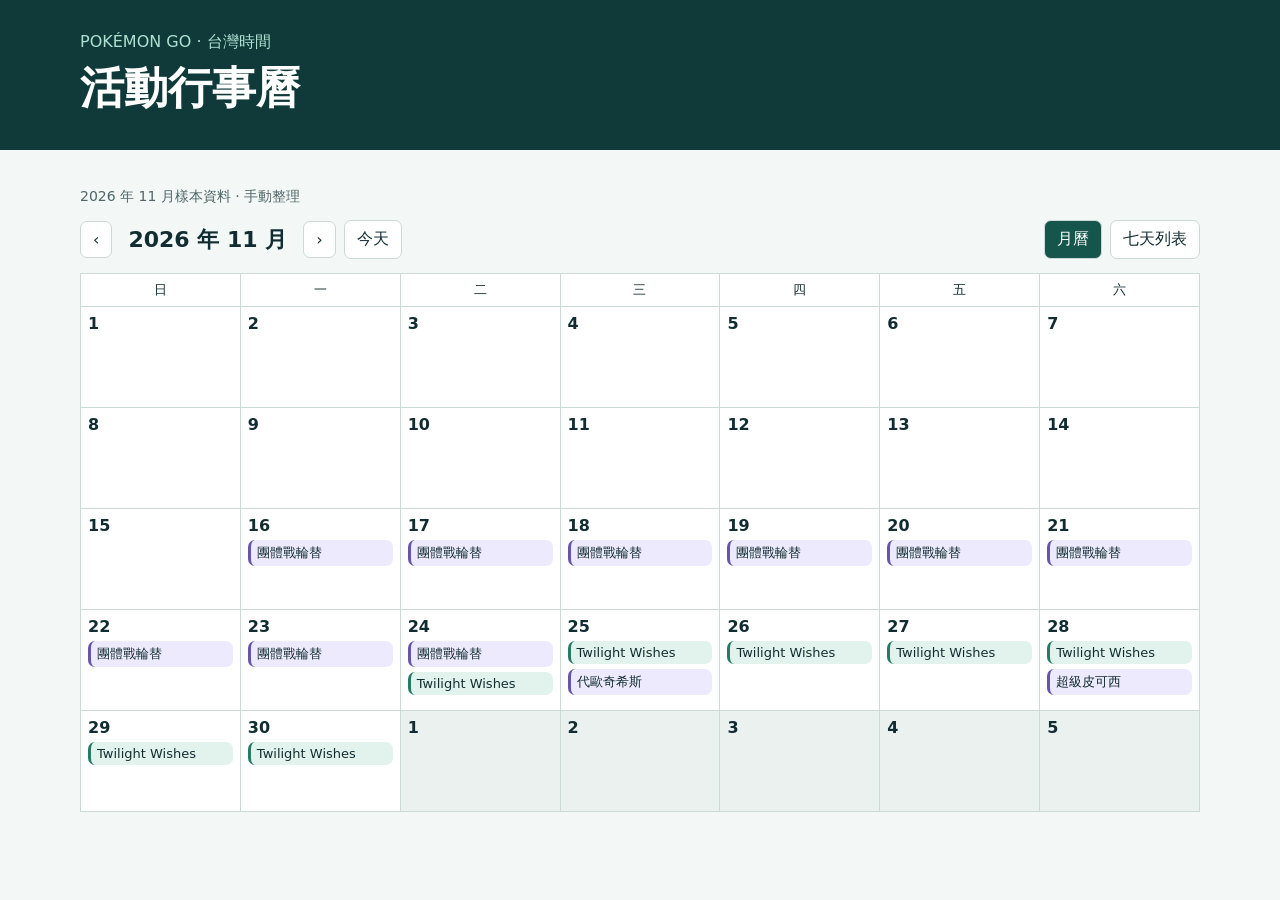
==== index.html @ f10e4273 "Publish Pokémon GO Taiwan event calendar" ====
<!doctype html>
<html lang="zh-Hant">
<meta charset="utf-8">
<meta name="viewport" content="width=device-width, initial-scale=1">
<title>Pokémon GO 活動行事曆</title>
<style>
:root{color-scheme:light;--ink:#122d32;--muted:#4f676a;--line:#cbd9d7;--paper:#f3f7f5}*{box-sizing:border-box}body{margin:0;background:var(--paper);color:var(--ink);font:16px system-ui,sans-serif}header{background:#103a3a;color:#fff;padding:32px max(20px,calc((100% - 1120px)/2));}header p{margin:0;color:#aee1d0}h1{font-size:clamp(27px,5vw,44px);margin:6px 0 0}main{max-width:1160px;margin:auto;padding:24px 20px}.toolbar,.nav{display:flex;align-items:center;gap:8px;flex-wrap:wrap}.toolbar{justify-content:space-between;margin-bottom:14px}button{font:inherit;color:inherit;cursor:pointer;border:1px solid var(--line);border-radius:7px;background:white;padding:8px 12px}button[aria-pressed=true]{background:#15554b;color:white}h2{margin:0 8px;font-size:22px}.grid{display:grid;grid-template-columns:repeat(7,minmax(0,1fr));gap:1px;background:var(--line);border:1px solid var(--line)}.weekday,.day{background:white;padding:7px;min-width:0}.weekday{text-align:center;font-size:13px}.day{min-height:100px}.outside{background:#eaf1ef}.current strong{color:#056656;text-decoration:underline}.event{display:block;text-align:left;width:100%;margin:5px 0;padding:4px 6px;background:#e1f3ec;border:0;border-left:3px solid #267a66;font-size:13px;overflow-wrap:anywhere}.raid{background:#eeeafd;border-color:#6654ab}.agenda{list-style:none;padding:0;margin:0}.agenda li{border-top:1px solid var(--line);padding:12px 0}.agenda .event{font-size:16px;padding:10px}.muted{color:var(--muted);font-size:14px}dialog{width:min(640px,calc(100% - 24px));max-height:90dvh;border:0;border-radius:12px;padding:22px;color:inherit}dialog::backdrop{background:#092c32a9}dialog form{text-align:right}dialog h2{margin:4px 0}table{width:100%;border-collapse:collapse;font-size:14px}td,th{padding:8px 4px;text-align:left;border-bottom:1px solid var(--line)}a{color:#096755}@media(max-width:560px){main{padding:16px 10px}.day{padding:3px;min-height:63px}.event{font-size:11px;padding:3px 1px}.toolbar{align-items:flex-start}header{padding:20px}}
</style>
<header><p>POKÉMON GO · 台灣時間</p><h1>活動行事曆</h1></header>
<main>
<p class="muted">2026 年 11 月樣本資料 · 手動整理</p>
<div class="toolbar"><div class="nav"><button id="prev" aria-label="上一期">‹</button><h2 id="period" aria-live="polite"></h2><button id="next" aria-label="下一期">›</button><button id="today">今天</button></div><div class="nav"><button id="month">月曆</button><button id="week">七天列表</button></div></div>
<div id="calendar"></div>
</main>
<dialog id="detail"><form method="dialog"><button>關閉</button></form><div id="body"></div></dialog>
<script>
const events = [
 {title:'五星與超級團體戰輪替',short:'團體戰輪替',raid:true,start:'2026-11-16',end:'2026-11-24',time:'11/16～11/24（截止時間待確認）',summary:'五星為克雷色利亞、達克萊伊，超級團體戰為超級詛咒娃娃。',community:'GO Hub 列 11/24 10:00 結束，Leek Duck 列 22:00。',links:[['GO Hub','https://pokemongohub.net/post/guide/current-go-raids/'],['Leek Duck','https://leekduck.com/events/'],['捕獲 CP 交叉查詢','https://www.hundo-hunter.com/raids'],['詛咒娃娃 CP','https://pokemongohub.net/post/guide/mega-banette-raid-guide/']],cp:[['克雷色利亞','1555–1633','1944–2041','強風'],['達克萊伊','2048–2136','2560–2671','霧'],['詛咒娃娃','1244–1313','1555–1642','霧']]},
 {title:'Twilight Wishes',short:'Twilight Wishes',start:'2026-11-24',end:'2026-11-30',time:'11/24 10:00 ～ 11/30 20:00',summary:'異色海星星與小灰怪出現機率提高。活動 GO Pass 第 10 級解鎖 2 倍捕捉星塵，豪華版為 3 倍。',community:'GO Hub 整理了服裝團體戰陣容，包含日之圍巾太陽伊布與月之圍巾月亮伊布。',links:[['官方公告','https://pokemongo.com/news/twilight-wishes-2026'],['GO Hub 攻略','https://pokemongohub.net/post/event/twilight-wishes-2026/']],raidPending:true},
 {title:'代歐奇希斯團體戰時刻',short:'代歐奇希斯',raid:true,start:'2026-11-25',end:'2026-11-25',time:'11/25 18:00–19:00',summary:'普通、攻擊、防禦與速度四種形態登場。',links:[['Leek Duck','https://leekduck.com/events/']],raidPending:true},
 {title:'皮可西超級團體戰日',short:'超級皮可西',raid:true,start:'2026-11-28',end:'2026-11-28',time:'11/28 14:00–17:00',summary:'超級皮可西首次登場。道館最多提供 6 張免費入場券，捕獲的皮可西已解鎖超級等級 1。',links:[['官方公告','https://pokemongo.com/en/news/clefable-super-mega-raid-day-2026']],raidPending:true}
];
const $ = id => document.getElementById(id);
const dateKey = date => date.toISOString().slice(0,10);
const parse = key => new Date(key+'T00:00:00Z');
const add = (date,days) => new Date(date.getTime()+days*86400000);
const taipeiToday = new Intl.DateTimeFormat('sv-SE',{timeZone:'Asia/Taipei'}).format(new Date());
let anchor = parse(taipeiToday.startsWith('2026-11') ? taipeiToday : '2026-11-22');
let mode = matchMedia('(max-width: 650px)').matches ? 'week' : 'month';
const label = date => dateKey(date).slice(5).replace('-','/');
function eventButtons(date, short) {
 const key = dateKey(date);
 return events.map((event,index) => event.start <= key && key <= event.end ?
 '<button class="event '+(event.raid?'raid':'')+'" data-event="'+index+'" aria-label="'+event.title+'">'+(short?event.short:event.title+' · '+event.time)+'</button>' : '').join('');
}
function render(){
 for(const view of ['month','week']) $(view).setAttribute('aria-pressed',String(mode===view));
 const year=anchor.getUTCFullYear(), month=anchor.getUTCMonth();
 if(mode==='week'){
  $('period').textContent=label(anchor)+'～'+label(add(anchor,6));
  $('calendar').innerHTML='<ul class="agenda">'+Array.from({length:7},(_,i)=>{
   const date=add(anchor,i);
   return '<li><strong>'+label(date)+'（'+'日一二三四五六'[date.getUTCDay()]+'）</strong>'+(eventButtons(date,false)||' <span class="muted">無樣本活動</span>')+'</li>';
  }).join('')+'</ul>';
  return;
 }
 $('period').textContent=year+' 年 '+(month+1)+' 月';
 const first=new Date(Date.UTC(year,month,1));
 const start=add(first,-first.getUTCDay());
 const days=new Date(Date.UTC(year,month+1,0)).getUTCDate();
 const count=Math.ceil((first.getUTCDay()+days)/7)*7;
 $('calendar').innerHTML='<div class="grid">'+[...'日一二三四五六'].map(day=>'<div class="weekday">'+day+'</div>').join('')+Array.from({length:count},(_,i)=>{
  const date=add(start,i);
  return '<div class="day '+(date.getUTCMonth()!==month?'outside ':'')+(dateKey(date)===taipeiToday?'current':'')+'"><strong>'+date.getUTCDate()+'</strong>'+eventButtons(date,true)+'</div>';
 }).join('')+'</div>';
}
function shift(direction){
 anchor=mode==='week'?add(anchor,7*direction):new Date(Date.UTC(anchor.getUTCFullYear(),anchor.getUTCMonth()+direction,1));
 render();
}
$('prev').onclick=()=>shift(-1);
$('next').onclick=()=>shift(1);
$('today').onclick=()=>{anchor=parse(taipeiToday);render();};
for(const view of ['month','week']) $(view).onclick=()=>{mode=view;render();};
$('calendar').onclick=event=>{
 const button=event.target.closest('[data-event]');
 if(!button)return;
 const item=events[Number(button.dataset.event)];
 $('body').innerHTML='<h2 id="event-title">'+item.title+'</h2><p>'+item.time+' · 台灣時間</p><p>'+item.summary+'</p>'+
 (item.community?'<h3>玩家整理</h3><p>'+item.community+'</p>':'')+
 (item.cp?'<h3>捕獲 CP</h3><table><thead><tr><th>捕獲寶可夢</th><th>Lv.20</th><th>Lv.25</th><th>加成天氣</th></tr></thead><tbody>'+item.cp.map(row=>'<tr>'+row.map(cell=>'<td>'+cell+'</td>').join('')+'</tr>').join('')+'</tbody></table>':item.raidPending?'<p class="muted">捕獲 CP 尚未收錄。</p>':'')+
 '<h3>來源</h3><ul>'+item.links.map(([name,url])=>'<li><a href="'+url+'" target="_blank" rel="noopener">'+name+'</a></li>').join('')+'</ul>';
 $('detail').showModal();
};
$('detail').setAttribute('aria-labelledby','event-title');
render();
</script>
</html>
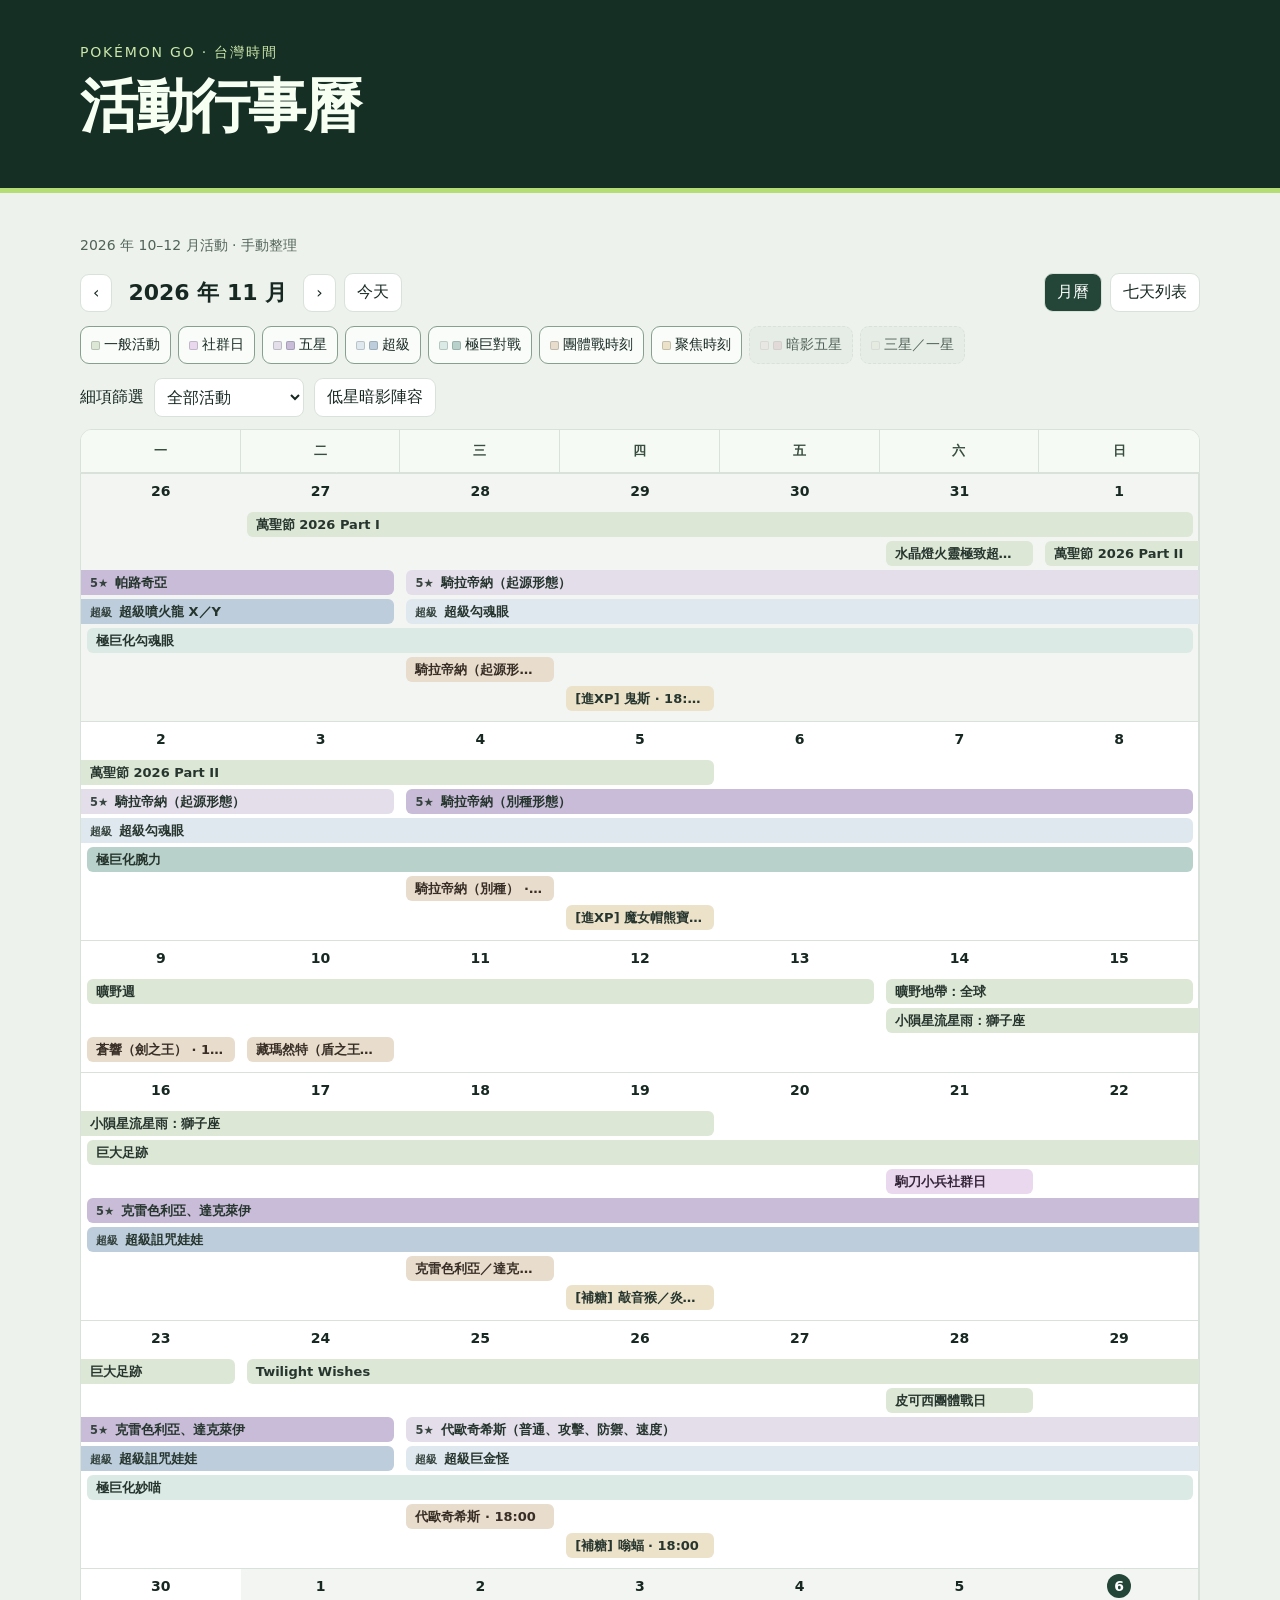
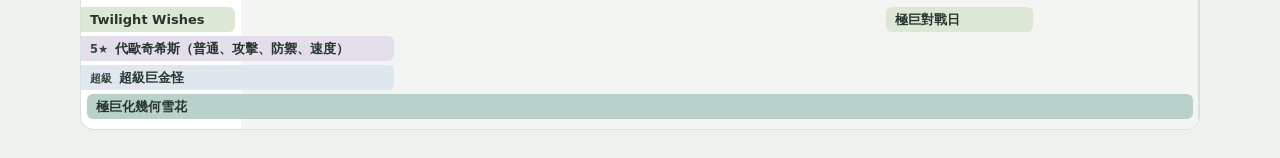
==== commit 8b6b34a9: "Publish v17 of the Taiwan event calendar" ====
--- a/index.html
+++ b/index.html
@@ -5,54 +5,466 @@
 <title>Pokémon GO 活動行事曆</title>
 <style>
 :root{color-scheme:light;--ink:#122d32;--muted:#4f676a;--line:#cbd9d7;--paper:#f3f7f5}*{box-sizing:border-box}body{margin:0;background:var(--paper);color:var(--ink);font:16px system-ui,sans-serif}header{background:#103a3a;color:#fff;padding:32px max(20px,calc((100% - 1120px)/2));}header p{margin:0;color:#aee1d0}h1{font-size:clamp(27px,5vw,44px);margin:6px 0 0}main{max-width:1160px;margin:auto;padding:24px 20px}.toolbar,.nav{display:flex;align-items:center;gap:8px;flex-wrap:wrap}.toolbar{justify-content:space-between;margin-bottom:14px}button{font:inherit;color:inherit;cursor:pointer;border:1px solid var(--line);border-radius:7px;background:white;padding:8px 12px}button[aria-pressed=true]{background:#15554b;color:white}h2{margin:0 8px;font-size:22px}.grid{display:grid;grid-template-columns:repeat(7,minmax(0,1fr));gap:1px;background:var(--line);border:1px solid var(--line)}.weekday,.day{background:white;padding:7px;min-width:0}.weekday{text-align:center;font-size:13px}.day{min-height:100px}.outside{background:#eaf1ef}.current strong{color:#056656;text-decoration:underline}.event{display:block;text-align:left;width:100%;margin:5px 0;padding:4px 6px;background:#e1f3ec;border:0;border-left:3px solid #267a66;font-size:13px;overflow-wrap:anywhere}.raid{background:#eeeafd;border-color:#6654ab}.agenda{list-style:none;padding:0;margin:0}.agenda li{border-top:1px solid var(--line);padding:12px 0}.agenda .event{font-size:16px;padding:10px}.muted{color:var(--muted);font-size:14px}dialog{width:min(640px,calc(100% - 24px));max-height:90dvh;border:0;border-radius:12px;padding:22px;color:inherit}dialog::backdrop{background:#092c32a9}dialog form{text-align:right}dialog h2{margin:4px 0}table{width:100%;border-collapse:collapse;font-size:14px}td,th{padding:8px 4px;text-align:left;border-bottom:1px solid var(--line)}a{color:#096755}@media(max-width:560px){main{padding:16px 10px}.day{padding:3px;min-height:63px}.event{font-size:11px;padding:3px 1px}.toolbar{align-items:flex-start}header{padding:20px}}
-</style>
+
+:root{--ink:#172823;--muted:#50635a;--line:#d8e2da;--paper:#edf2ec}
+header{background:#162f25;color:#f7fff2;padding-top:44px;padding-bottom:42px;border-bottom:5px solid #b5dd76}
+header p{font-size:14px;letter-spacing:.13em;color:#cce8ab}
+h1{font-size:clamp(34px,6vw,58px);letter-spacing:-.035em}
+main{padding-top:28px}
+.toolbar{margin:18px 0 14px;gap:16px}
+button{border-radius:9px;min-height:38px}
+button[aria-pressed=true]{background:#244639}
+button:focus-visible,a:focus-visible{outline:3px solid #327058;outline-offset:2px}
+.grid{border-radius:14px;overflow:hidden}
+.weekday{background:#f6faf5;color:#374d3e;font-weight:650;padding:12px 4px}
+.day{min-height:106px;padding:9px}
+.day strong{display:inline-grid;place-items:center;min-width:26px;height:26px}
+.outside{background:#f2f5f1;color:#586a60}
+.current strong{color:white;background:#244639;border-radius:50%;text-decoration:none}
+.event{min-height:32px;border-radius:6px;background:#e6f1d9;border-color:#54812e;color:#223a19;padding:5px 7px}
+.event.raid{background:#eee9fa;border-color:#7960ac;color:#372656}
+.event:hover{filter:brightness(.95)}
+.legend{display:flex;gap:15px;flex-wrap:wrap;margin:0 0 14px;color:var(--muted);font-size:14px}
+.legend span::before{content:'';display:inline-block;width:9px;height:9px;margin-right:6px;border-radius:2px;background:#54812e}
+.legend span+span::before{background:#7960ac}
+.agenda{background:#fff;border:1px solid var(--line);border-radius:14px;padding:4px 16px}
+.agenda li:first-child{border-top:0}
+dialog{padding:24px;box-shadow:0 18px 60px #0e2a2055}
+@media(max-width:560px){header{padding:28px 16px}main{padding:16px 10px}.day{padding:3px;min-height:67px}.event{padding:3px 2px}.toolbar{gap:10px}.nav{gap:5px}.nav h2{font-size:18px;margin:0 4px}}
+
+.grid{display:block;background:white}.week-head,.week-row{display:grid;grid-template-columns:repeat(7,minmax(0,1fr))}
+.week-row{position:relative;isolation:isolate;min-height:105px;gap:4px 0;padding-bottom:8px;border-top:1px solid var(--line)}
+.day-bg{position:absolute;inset:0;border-right:1px solid var(--line);z-index:-1}
+.date-num{grid-row:1;padding:6px}.span{margin:0 2px;width:auto;min-width:0;white-space:nowrap;overflow:hidden;text-overflow:ellipsis}
+.span.left{border-radius:0 6px 6px 0}.span.right{border-top-right-radius:0;border-bottom-right-radius:0}
+.event.a,.legend .a::before{background:#e4dbfa;border-color:#7552b1;color:#352157}
+.event.b,.legend .b::before{background:#ccece9;border-color:#218077;color:#113f3a}
+.tools{display:flex;gap:10px;align-items:center;flex-wrap:wrap;margin-bottom:14px}
+.tools select{font:inherit;color:inherit;background:white;padding:8px;border:1px solid var(--line);border-radius:8px}
+.raid-list dt{font-weight:700;margin-top:10px}.raid-list dd{margin:3px 0}
+
+.calendar-scroll{overflow-x:auto;padding-bottom:4px}
+.calendar-scroll .grid{min-width:690px}
+.week-head{background:#f5f8f4}
+.weekday{border-right:1px solid var(--line)}
+.weekday:last-child,.day-bg:last-of-type{border-right:0}
+.week-row{min-height:128px;grid-template-rows:34px;grid-auto-rows:25px;row-gap:4px;align-content:start;padding-bottom:10px}
+.date-num{text-align:center;padding:5px 0;font-size:14px}
+.date-num strong{display:inline-grid;place-items:center;min-width:24px;height:24px}
+.span.event{min-height:0;margin:0 6px;border:0;border-radius:6px;padding:2px 9px;font-size:13px;font-weight:650}
+.span.event.left{margin-left:0;border-top-left-radius:0;border-bottom-left-radius:0}
+.span.event.right{margin-right:0;border-top-right-radius:0;border-bottom-right-radius:0}
+.event.a{background:#6543a3;color:#fff}.event.b{background:#16665e;color:#fff}
+.legend .a::before{background:#6543a3}.legend .b::before{background:#16665e}
+.tier{font-size:.88em;opacity:.9;margin-right:7px}
+.span.event:focus-visible{outline-offset:-2px;outline-color:#0e1f19}
+
+.legend span::before{background:var(--swatch,#54812e)}
+.legend .five-a::before,.event.five-a{background:#6543a3;color:#fff}
+.legend .five-b::before,.event.five-b{background:#174b86;color:#fff}
+.legend .shadow-a::before,.event.shadow-a{background:#94335b;color:#fff}
+.legend .shadow-b::before,.event.shadow-b{background:#9b451c;color:#fff}
+.legend .low::before,.event.low{background:#dcebe3;color:#204736}
+.legend .mega::before,.event.mega{background:#dce7f1;color:#263e53}
+.legend span::before{box-shadow:inset 0 0 0 1px #14282430}
+
+.legend .mega-a::before,.event.mega-a{background:#385a71;color:white}
+.legend .mega-b::before,.event.mega-b{background:#5a4925;color:white}
+.legend .max-a::before,.event.max-a{background:#126870;color:white}
+.legend .max-b::before,.event.max-b{background:#33582f;color:white}
+.legend .spotlight::before,.event.spotlight{background:#f3cc62;color:#422e07}
+
+.category-toggles{gap:7px}
+.category-toggles button{display:inline-flex;align-items:center;gap:4px;color:var(--ink);background:#fff;padding:5px 10px}
+.category-toggles button[aria-pressed=true]{border-color:#869f8e;background:#f9fcf8}
+.category-toggles button[aria-pressed=false]{border-color:var(--line);background:#e6ece6;color:var(--muted)}
+.category-toggles button[aria-pressed=false] span{opacity:.38}
+.category-toggles span::before{display:block;margin:0;width:9px;height:9px}
+.category-toggles .general::before{background:#54812e}
+.legend .general::before,.event.general{background:#dce7d5;color:#26352e}
+.legend .five-a::before,.event.five-a{background:#e4deeb;color:#26352e}
+.legend .five-b::before,.event.five-b{background:#c8bcd8;color:#26352e}
+.legend .mega-a::before,.event.mega-a{background:#e0e8ef;color:#26352e}
+.legend .mega-b::before,.event.mega-b{background:#bdcddb;color:#26352e}
+.legend .max-a::before,.event.max-a{background:#dceae6;color:#26352e}
+.legend .max-b::before,.event.max-b{background:#b8d2cb;color:#26352e}
+.legend .spotlight::before,.event.spotlight{background:#ece2c9;color:#26352e}
+.legend .shadow-a::before,.event.shadow-a{background:#eedfe2;color:#26352e}
+.legend .shadow-b::before,.event.shadow-b{background:#d9bec5;color:#26352e}
+.legend .low::before,.event.low{background:#e7eadc;color:#26352e}
+.event:not(.raid){border-color:#879982}.category-toggles button[aria-pressed=false]{border-style:dashed}
+.legend .raid-hour::before,.event.raid-hour{background:#e8dccc;color:#382e25}
+.calendar-controls{position:sticky;top:0;z-index:10;display:flow-root;background:var(--paper);padding:8px 0 12px;border-bottom:1px solid var(--line)}
+.calendar-controls>.muted{margin:8px 0}
+.calendar-controls .tools{margin-bottom:0}
+.calendar-scroll{margin-top:8px}
+@media(max-height:520px){.calendar-controls{max-height:60dvh;overflow-y:auto}}
+
+.calendar-controls{padding-bottom:0;max-height:none;overflow:visible;border-bottom:0}
+.controls-content{padding-bottom:12px}
+.controls-content>.muted{margin:8px 0}
+.weekday-header{overflow:hidden;border:1px solid var(--line);border-radius:12px 12px 0 0}
+.weekday-header .week-head{min-width:688px}
+.calendar-scroll{margin-top:0}
+.calendar-scroll .grid{border-top:0;border-radius:0 0 14px 14px}
+@media(max-height:520px){.controls-content{max-height:50dvh;overflow-y:auto}}
+.cp-scroll{overflow-x:auto}.cp-scroll td{white-space:nowrap}.cp-scroll tbody th{font-weight:500}.event-highlights{padding:10px 14px;background:#f3f7f2;border:1px solid var(--line);border-radius:8px}.event-highlights h3{margin:0 0 8px}.event-highlights dl{margin:0}.event-highlights dt{font-weight:700;margin-top:6px}.event-highlights dd{margin:2px 0 4px}.event.community-day,.legend .community-day::before{background:#ead8ef;color:#352539}.event-highlights+.event-highlights{margin-top:8px}.event-highlights ul{margin:0;padding-left:1.3em}</style>
+
 <header><p>POKÉMON GO · 台灣時間</p><h1>活動行事曆</h1></header>
 <main>
-<p class="muted">2026 年 11 月樣本資料 · 手動整理</p>
+<section class="calendar-controls" aria-label="行事曆控制項"><div class="controls-content">
+<p class="muted">2026 年 10–12 月活動 · 手動整理</p>
 <div class="toolbar"><div class="nav"><button id="prev" aria-label="上一期">‹</button><h2 id="period" aria-live="polite"></h2><button id="next" aria-label="下一期">›</button><button id="today">今天</button></div><div class="nav"><button id="month">月曆</button><button id="week">七天列表</button></div></div>
-<div id="calendar"></div>
+<div id="category-toggles" class="legend category-toggles" role="group" aria-label="顯示或隱藏活動分類"><button type="button" data-group="general" aria-pressed="true" aria-controls="calendar"><span class="general" aria-hidden="true"></span>一般活動</button><button type="button" data-group="communityDay" aria-pressed="true" aria-controls="calendar"><span class="community-day" aria-hidden="true"></span>社群日</button><button type="button" data-group="five" aria-pressed="true" aria-controls="calendar"><span class="five-a" aria-hidden="true"></span><span class="five-b" aria-hidden="true"></span>五星</button><button type="button" data-group="mega" aria-pressed="true" aria-controls="calendar"><span class="mega-a" aria-hidden="true"></span><span class="mega-b" aria-hidden="true"></span>超級</button><button type="button" data-group="max" aria-pressed="true" aria-controls="calendar"><span class="max-a" aria-hidden="true"></span><span class="max-b" aria-hidden="true"></span>極巨對戰</button><button type="button" data-group="raidHour" aria-pressed="true" aria-controls="calendar"><span class="raid-hour" aria-hidden="true"></span>團體戰時刻</button><button type="button" data-group="spotlight" aria-pressed="true" aria-controls="calendar"><span class="spotlight" aria-hidden="true"></span>聚焦時刻</button><button type="button" data-group="s5" aria-pressed="false" aria-controls="calendar"><span class="shadow-a" aria-hidden="true"></span><span class="shadow-b" aria-hidden="true"></span>暗影五星</button><button type="button" data-group="low" aria-pressed="false" aria-controls="calendar"><span class="low" aria-hidden="true"></span>三星／一星</button></div><div class="tools"><label for="filter">細項篩選</label><select id="filter"><option value="">全部活動</option></select><button id="shadow">低星暗影陣容</button></div></div><div id="weekday-header" class="weekday-header"><div class="week-head"><div class="weekday">一</div><div class="weekday">二</div><div class="weekday">三</div><div class="weekday">四</div><div class="weekday">五</div><div class="weekday">六</div><div class="weekday">日</div></div></div></section>
+<div id="calendar" class="calendar-scroll"></div>
 </main>
 <dialog id="detail"><form method="dialog"><button>關閉</button></form><div id="body"></div></dialog>
 <script>
-const events = [
+const previous = [
  {title:'五星與超級團體戰輪替',short:'團體戰輪替',raid:true,start:'2026-11-16',end:'2026-11-24',time:'11/16～11/24（截止時間待確認）',summary:'五星為克雷色利亞、達克萊伊，超級團體戰為超級詛咒娃娃。',community:'GO Hub 列 11/24 10:00 結束，Leek Duck 列 22:00。',links:[['GO Hub','https://pokemongohub.net/post/guide/current-go-raids/'],['Leek Duck','https://leekduck.com/events/'],['捕獲 CP 交叉查詢','https://www.hundo-hunter.com/raids'],['詛咒娃娃 CP','https://pokemongohub.net/post/guide/mega-banette-raid-guide/']],cp:[['克雷色利亞','1555–1633','1944–2041','強風'],['達克萊伊','2048–2136','2560–2671','霧'],['詛咒娃娃','1244–1313','1555–1642','霧']]},
  {title:'Twilight Wishes',short:'Twilight Wishes',start:'2026-11-24',end:'2026-11-30',time:'11/24 10:00 ～ 11/30 20:00',summary:'異色海星星與小灰怪出現機率提高。活動 GO Pass 第 10 級解鎖 2 倍捕捉星塵，豪華版為 3 倍。',community:'GO Hub 整理了服裝團體戰陣容，包含日之圍巾太陽伊布與月之圍巾月亮伊布。',links:[['官方公告','https://pokemongo.com/news/twilight-wishes-2026'],['GO Hub 攻略','https://pokemongohub.net/post/event/twilight-wishes-2026/']],raidPending:true},
  {title:'代歐奇希斯團體戰時刻',short:'代歐奇希斯',raid:true,start:'2026-11-25',end:'2026-11-25',time:'11/25 18:00–19:00',summary:'普通、攻擊、防禦與速度四種形態登場。',links:[['Leek Duck','https://leekduck.com/events/']],raidPending:true},
  {title:'皮可西超級團體戰日',short:'超級皮可西',raid:true,start:'2026-11-28',end:'2026-11-28',time:'11/28 14:00–17:00',summary:'超級皮可西首次登場。道館最多提供 6 張免費入場券，捕獲的皮可西已解鎖超級等級 1。',links:[['官方公告','https://pokemongo.com/en/news/clefable-super-mega-raid-day-2026']],raidPending:true}
 ];
+
+const categories={five:'5 星團體戰',three:'3 星團體戰',one:'1 星團體戰',s5:'5 星暗影團體戰',s3:'3 星暗影團體戰',s1:'1 星暗影團體戰',mega:'超級團體戰'};
+const sources=[['Pokémon GO Hub','https://pokemongohub.net/post/guide/current-go-raids/'],['巴哈姆特 11 月活動首樓','https://forum.gamer.com.tw/C.php?bsn=29659&snA=49328&tnum=2']];
+const raid=(start,end,title,bosses,color,time)=>({start,end,title,short:title,bosses,color,time,raid:true,links:sources});
+const lowShadow={title:'低星暗影團體戰',summary:'已收錄這批頭目，換檔日期待確認。',bosses:{s3:'暗影波皇子、暗影長毛豬、暗影蚊香君',s1:'暗影幼基拉斯、暗影水躍魚、暗影幕下力士、暗影頭蓋龍'},links:sources};
+const rotations=[
+ ['2026-10-28','2026-11-03','騎拉帝納（起源）',{five:'騎拉帝納（起源形態）'}],
+ ['2026-11-04','2026-11-08','騎拉帝納（別種）',{five:'騎拉帝納（別種形態）'}],
+ ['2026-11-09','2026-11-13','蒼響／藏瑪然特',{five:'劍之王蒼響、盾之王藏瑪然特'}],
+ ['2026-11-14','2026-11-14','捷克羅姆／焰白酋雷姆',{five:'捷克羅姆、焰白酋雷姆'}],
+ ['2026-11-15','2026-11-15','萊希拉姆／闇黑酋雷姆',{five:'萊希拉姆、闇黑酋雷姆'}],
+ ['2026-11-16','2026-11-24','克雷色利亞／達克萊伊',{five:'克雷色利亞、達克萊伊',three:'嘎啦嘎啦（阿羅拉）、酷豹、泥偶巨人',one:'喵喵（阿羅拉）、夢妖、哭哭面具（伽勒爾）、沙丘娃',mega:'超級詛咒娃娃'},'11/16 06:00–11/24 10:00（GO Hub）'],
+ ['2026-11-25','2026-12-01','代歐奇希斯／超級巨金怪',{five:'代歐奇希斯（普通、攻擊、防禦、速度）',mega:'超級巨金怪'}]
+].map(([start,end,title,bosses,time],index)=>raid(start,end,title,bosses,index%2?'b':'a',time));
+rotations[5].cp=previous[0].cp;
+rotations[5].community=previous[0].community;
+rotations[5].links=[...sources,...previous[0].links.slice(1)];
+const weekends=[
+ ['2026-10-31','2026-11-01','暗影土地雲（化身）'],
+ ['2026-11-07','2026-11-08','暗影龍捲雲（化身）'],
+ ['2026-11-21','2026-11-22','暗影龍捲雲（化身）'],
+ ['2026-11-28','2026-11-29','暗影龍捲雲（化身）']
+].map(([start,end,title],i)=>raid(start,end,title,{s5:title},i?'b':'a'));
+const eventRaidDates=new Set(['2026-11-09','2026-11-14','2026-11-15']);
+const groupedEvents=[...rotations.filter(item=>!eventRaidDates.has(item.start)),raid('2026-10-28','2026-11-08','超級勾魂眼',{mega:'超級勾魂眼'},'a'),...weekends,
+ previous[1],{...previous[3],kind:'general',title:'皮可西極致超級團體戰日',stripName:'皮可西團體戰日'}];
+
+
+const tierLabels={five:'5★',low:'3★／1★',s5:'暗影 5★',mega:'超級'};
+const megaColor=new Map(groupedEvents.filter(item=>item.color&&item.bosses?.mega)
+ .sort((a,b)=>a.start.localeCompare(b.start)).map((item,index)=>[item,index%2?'mega-b':'mega-a']));
+const events=groupedEvents.flatMap(item=>{
+ if(item.kind==='general'||!item.bosses)return [item];
+ const bands=[];
+ for(const tier of ['five','s5','mega']){
+  const boss=item.bosses[tier];
+  if(!boss)continue;
+  const color=tier==='mega'?(megaColor.get(item)||'mega-a'):tier==='s5'?'shadow-'+item.color:'five-'+(item.color||'a');
+  bands.push({...item,tier,color,stripName:item.color?boss:item.short,
+   bosses:{[tier]:boss},title:item.color?boss:item.title,
+   cp:item.cp?.filter(row=>tier==='mega'?row[0].includes('詛咒娃娃'):!row[0].includes('詛咒娃娃'))});
+ }
+ const bosses=Object.fromEntries(['three','one'].filter(tier=>item.bosses[tier]).map(tier=>[tier,item.bosses[tier]]));
+ if(Object.keys(bosses).length){
+  bands.push({...item,tier:'low',color:'low',stripName:Object.entries(bosses).map(([tier,boss])=>(tier==='three'?'3★ ':'1★ ')+boss).join('　｜　'),title:'三星／一星團體戰',bosses,cp:undefined,community:undefined});
+ }
+ return bands;
+});
+
+const maxMonday='https://pokemongohub.net/post/guide/max-monday-schedule/';
+const spotlightSource='https://pokemongohub.net/post/guide/spotlight-hour-schedule/';
+const officialWild='https://pokemongo.com/zh-Hant/news/into-the-wild-2026';
+const maxSchedule=[
+ ['2026-10-26','2026-11-01','極巨化勾魂眼','10/26 週一主打時段 06:00–21:00。','https://leekduck.com/events/max-mondays-2026-10-26/'],
+ ['2026-11-02','2026-11-08','極巨化腕力','11/2 週一主打時段 06:00–21:00。','https://leekduck.com/events/max-mondays-2026-11-02/'],
+ ['2026-11-09','2026-11-13','曠野週','五星團體戰有劍之王蒼響與盾之王藏瑪然特。極巨對戰有拉魯拉絲、腕力。傳說極巨對戰 18:00–19:00：11/11 雷吉斯奇魯、11/12 雷吉鐸拉戈、11/13 拉帝亞斯與拉帝歐斯。',officialWild,'11/9 10:00–11/13 20:00'],
+ ['2026-11-16','2026-11-23','巨大足跡','已登場的極巨化寶可夢回歸，傳說與幻之寶可夢除外。11/23 與妙喵輪替重疊。','https://pokemongo.com/zh-Hant/news/dynamax-trails-eternamax-eternatus-2026','11/16 10:00–11/23 20:00'],
+ ['2026-11-23','2026-11-29','極巨化妙喵','11/23 週一主打時段 06:00–21:00。','https://leekduck.com/events/max-mondays-2026-11-23/'],
+ ['2026-11-30','2026-12-06','極巨化幾何雪花','11/30 週一主打時段 06:00–21:00。','https://leekduck.com/events/max-mondays-2026-11-30/']
+];
+
+const specialMaxDates=new Set(['2026-11-09','2026-11-16']);
+let nextMaxColor=0;
+for(const [start,end,title,summary,url,time] of maxSchedule){
+ const special=specialMaxDates.has(start);
+ events.push({start,end,title,summary,time,kind:special?'general':'max',
+  color:special?'general':['max-a','max-b'][nextMaxColor++%2],
+  links:special?[['官方公告',url]]:[['活動資料',url],['極巨週一時程',maxMonday]]
+ });
+}
+events.push({
+ title:'曠野地帶：全球',start:'2026-11-14',end:'2026-11-15',time:'11/14–11/15 每天 10:00–18:00',
+ summary:'11/14 五星團體戰為捷克羅姆與焰白酋雷姆，11/15 為萊希拉姆與闇黑酋雷姆。',
+ kind:'general',links:[['官方活動頁','https://pokemongo.com/zh-Hant/gowildarea/global']]
+});
+
+events.push(...[
+ ['2026-11-05','魔女帽熊寶寶','進化 XP ×2'],
+ ['2026-11-19','敲音猴／炎兔兒／淚眼蜥','捕捉糖果 ×2'],
+ ['2026-11-26','嗡蝠','捕捉糖果 ×2']
+].map(([start,name,summary])=>({
+ start,end:start,title:'聚焦時刻：'+name,stripName:name+' · 18:00',summary,time:start.slice(5).replace('-','/')+' 18:00–19:00',
+ kind:'spotlight',color:'spotlight',links:[['聚焦時刻時程',spotlightSource]]
+})));
+
+
+const raidHourSource='https://pokemongohub.net/post/guide/raid-hour-schedule/';
+events.push(...[
+ ['2026-11-04','騎拉帝納（別種）'],
+ ['2026-11-09','蒼響（劍之王）','曠野週加開場次。','https://pokemongo.com/zh-Hant/news/into-the-wild-2026'],
+ ['2026-11-10','藏瑪然特（盾之王）','曠野週加開場次。','https://pokemongo.com/zh-Hant/news/into-the-wild-2026'],
+ ['2026-11-18','克雷色利亞／達克萊伊'],
+ ['2026-11-25','代歐奇希斯',previous[2].summary,'https://leekduck.com/events/raidhour20261125/']
+].map(([start,name,summary,url])=>({
+ start,end:start,title:name+'團體戰時刻',stripName:name+' · 18:00',summary,
+ time:start.slice(5).replace('-','/')+' 18:00–19:00',kind:'raidHour',color:'raid-hour',
+ links:[['團體戰時刻時程',raidHourSource],...(url?[['場次詳情',url]]:[])]
+})));
+
 const $ = id => document.getElementById(id);
 const dateKey = date => date.toISOString().slice(0,10);
 const parse = key => new Date(key+'T00:00:00Z');
 const add = (date,days) => new Date(date.getTime()+days*86400000);
 const taipeiToday = new Intl.DateTimeFormat('sv-SE',{timeZone:'Asia/Taipei'}).format(new Date());
 let anchor = parse(taipeiToday.startsWith('2026-11') ? taipeiToday : '2026-11-22');
-let mode = matchMedia('(max-width: 650px)').matches ? 'week' : 'month';
+let mode = 'month';
 const label = date => dateKey(date).slice(5).replace('-','/');
-function eventButtons(date, short) {
- const key = dateKey(date);
- return events.map((event,index) => event.start <= key && key <= event.end ?
- '<button class="event '+(event.raid?'raid':'')+'" data-event="'+index+'" aria-label="'+event.title+'">'+(short?event.short:event.title+' · '+event.time)+'</button>' : '').join('');
-}
+
+const filter=$('filter');
+for(const [key,name] of Object.entries({...categories,general:'一般活動',communityDay:'社群日',max:"極巨對戰",raidHour:'團體戰時刻',spotlight:'聚焦時刻'})) filter.add(new Option(name,key));
+filter.onchange=()=>{render();if(lowShadow.bosses[filter.value])showDetail(lowShadow);};
+
+
+const october='https://pokemongohub.net/post/event/october-2026-events/';
+const november='https://pokemongohub.net/post/event/pokemon-go-november-2026-events/';
+const news='https://pokemongo.com/news/';
+const eventDate=s=>s.slice(5).replace('-','/');
+function addEvent(title,start,end,hours,summary,slug,highlights=[],monthSource=october){
+ const prefix=eventDate(start)+(start===end?'':'–'+eventDate(end));
+ events.push({title,start,end,kind:'general',time:prefix+(hours?' · '+hours:''),summary,highlights,
+ links:slug?[['官方公告',news+slug],['月度排程',monthSource]]:[['月度排程',monthSource]]});
+}
+addEvent('豐收節：採蘋果','2026-09-29','2026-10-05','10:00 起／20:00 結束','主打啃果蟲。','harvest-festival-2026',[['異色首次開放','啃果蟲。']]);
+addEvent('豐收節：火箭隊入侵','2026-10-02','2026-10-05','00:00 起／20:00 結束','火箭隊活動，從坂木手中拯救暗影捷克羅姆。','harvest-festival-tgr-2026',[['寶可夢首次登場','暗影捷克羅姆，透過坂木遭遇。'],['異色首次開放','滋汁鼴，透過孵蛋取得。']]);
+addEvent('超極巨閃焰王牌極巨對戰日','2026-10-03','2026-10-03','14:00–17:00','主打超極巨化閃焰王牌。','gigantamax-cinderace-max-battle-day-2026',[['寶可夢首次登場','超極巨化閃焰王牌，透過極巨對戰。']]);
+addEvent('世界太空週','2026-10-04','2026-10-10','00:00 起／23:59 結束','太空主題活動。','world-space-week-2026',[['特殊造型','太空人皮卡丘。']]);
+addEvent('索羅亞社群日','2026-10-10','2026-10-10','14:00–17:00','當天 21:00 前進化索羅亞，可取得會使用突襲的索羅亞克。','communityday-october-2026-zorua',[['特殊背卡','野生索羅亞有機會帶特殊背卡；付費特殊調查包含三次對應遭遇。']]);
+addEvent('秋季馬拉松：夥伴健行','2026-10-13','2026-10-19','10:00 起／20:00 結束','GO Pass 等級 10 可解鎖薰香持續兩小時，散步薰香除外。','fall-marathon-buddy-trek-2026',[
+ ['寶可夢首次登場','納噬草，透過 GO Pass 任務或一般薰香遭遇。'],
+ ['異色機率提高','落雷獸；10/16 10:00 至 10/19 20:00 使用一般薰香時，洗翠卡蒂狗的異色機率也提高。'],
+ ['特殊造型','戴馬拉松遮陽帽的皮卡丘，透過免費限時調查取得。']]);
+addEvent('黑眼鱷孵化日','2026-10-17','2026-10-17','11:00–17:00','主打黑眼鱷孵化。','sandile-hatch-day-2026',[['異色機率提高','黑眼鱷，透過孵蛋取得。']]);
+addEvent('小隕星流星雨：獵戶座','2026-10-19','2026-10-24','17:00 起／23:59 結束','主打小隕星的流星雨活動。','minior-meteor-showers-2026',[['寶可夢首次登場','小隕星。']]);
+addEvent('湖之眾神極巨對戰日','2026-10-24','2026-10-24','14:00–17:00','主打極巨化由克希、艾姆利多與亞克諾姆。','dynamax-uxie-mesprit-azelf-max-battle-day-2026',[['寶可夢首次登場','極巨化由克希、艾姆利多與亞克諾姆，透過極巨對戰。']]);
+addEvent('萬聖節 2026 Part I','2026-10-27','2026-11-01','10:00 起／10:00 結束','GO Pass 等級 10 解鎖捕捉糖果加倍，等級 20 解鎖捕捉星星沙子加倍；豪華版對應為三倍。','halloween-part-1-2026',[
+ ['特殊造型','帽子與短披肩皮卡丘、蝴蝶結來悲茶可在一星團體戰取得；皮卡丘也可透過免費限時調查取得。'],
+ ['特殊造型','高禮帽超音蝠在野外出現。']]);
+addEvent('水晶燈火靈極致超級團體戰日','2026-10-31','2026-10-31','14:00–17:00','轉動道館轉盤最多可領六張免費團體戰入場券；捕獲後已解鎖超級等級 1。','chandelure-super-mega-raid-day-2026',[
+ ['寶可夢首次登場','超級水晶燈火靈，透過極致超級團體戰登場；實際捕獲水晶燈火靈。'],
+ ['異色機率提高','水晶燈火靈，限活動的極致超級團體戰遭遇。']]);
+addEvent('萬聖節 2026 Part II','2026-11-01','2026-11-05','10:00 起／20:00 結束','超級勾魂眼開放極致超級等級。','halloween-part-2-2026',[
+ ['異色首次開放','墓仔狗，可在野外、GO Pass 或田野調查遇到。'],
+ ['特殊造型','帽子與短披肩皮卡丘、蝴蝶結來悲茶出現在一星團體戰；萬聖節造型木木梟及慶典造型耿鬼可在野外遇到。']],november);
+addEvent('小隕星流星雨：獅子座','2026-11-14','2026-11-19','17:00 起／23:59 結束','小隕星主題流星雨。','minior-meteor-showers-2026',[],november);
+addEvent('駒刀小兵社群日','2026-11-21','2026-11-21','14:00–17:00','活動期間孵蛋距離為 1/4。當天 21:00 前將劈斬司令進化成仆斬將軍，可學會仆刀。','communityday-november-2026-pawniard',[
+ ['特殊背卡','野生駒刀小兵有機會帶特殊背卡；付費特殊調查包含三次對應遭遇。']],november);
+const existingHighlights={
+ 'Twilight Wishes':[
+ ['異色機率提高','海星星、小灰怪。'],
+ ['特殊造型','太陽／月亮冠飾皮卡丘出現在一星團體戰；太陽圍巾太陽伊布、月亮圍巾月亮伊布出現在三星團體戰。'],
+ ['特殊造型','慶典造型耿鬼與萬聖節造型隨風球，11/26 10:00 到 11/30 20:00 可透過活動田野調查遭遇。']],
+ '巨大足跡':[['特殊背卡','活動期間成功捕捉極巨對戰頭目時有機會取得。GO Pass 也提供帶特殊背卡的活動極巨寶可夢遭遇。']],
+ '皮可西極致超級團體戰日':[
+ ['寶可夢首次登場','超級皮可西，透過極致超級團體戰登場；實際捕獲皮可西。'],
+ ['異色機率提高','皮可西，限活動的極致超級團體戰遭遇。']]
+};
+for(const item of events){
+ if(existingHighlights[item.title])item.highlights=existingHighlights[item.title];
+ item.links=item.links.filter(([,url])=>!url.includes('forum.gamer.com.tw'));
+}
+const octoberRotations=[
+ ['2026-09-30','2026-10-06','哲爾尼亞斯','超級大食花'],
+ ['2026-10-07','2026-10-13','伊裴爾塔爾','超級水箭龜'],
+ ['2026-10-14','2026-10-20','帝牙盧卡','超級快龍'],
+ ['2026-10-21','2026-10-27','帕路奇亞','超級噴火龍 X／Y']
+];
+octoberRotations.forEach(([start,end,five,mega],index)=>{
+ for(const [tier,title] of [['five',five],['mega',mega]]){
+  events.push({start,end,title,tier,raid:true,color:tier+(index%2?'-b':'-a'),bosses:{[tier]:title},links:[['GO Hub 10 月月表',october]]});
+ }
+});
+[
+ ['2026-09-28','2026-10-04','極巨化淚眼蜥'],
+ ['2026-10-05','2026-10-11','極巨化燒火蚣'],
+ ['2026-10-12','2026-10-18','極巨化稚山雀'],
+ ['2026-10-19','2026-10-25','極巨化狃拉']
+].forEach(([start,end,title],index)=>events.push({start,end,title,kind:'max',color:index%2?'max-b':'max-a',summary:'週一主打日，極巨對戰時段 06:00–21:00。',links:[['GO Hub 10 月月表',october]]}));
+const sableyeOctober=events.find(item=>item.title==='極巨化勾魂眼');
+const firstNovemberMax=events.find(item=>item.title==='極巨化腕力');
+if(sableyeOctober&&firstNovemberMax&&sableyeOctober.color===firstNovemberMax.color){
+ for(const item of events.filter(item=>item.kind==='max'&&item.start>='2026-11-01'))item.color=item.color==='max-a'?'max-b':'max-a';
+}
+const scheduled=(day,name,kind,summary)=>events.push({
+ start:'2026-10-'+day,end:'2026-10-'+day,title:name+(kind==='raidHour'?'團體戰時刻':'聚焦時刻'),
+ stripName:name+' · 18:00',time:'10/'+Number(day)+' 18:00–19:00',kind,color:kind==='raidHour'?'raid-hour':'spotlight',
+ summary,links:[['GO Hub 10 月月表',october]]
+});
+for(const [day,name] of [['07','伊裴爾塔爾'],['14','帝牙盧卡'],['21','帕路奇亞'],['28','騎拉帝納（起源形態）']])scheduled(day,name,'raidHour');
+for(const [day,name,bonus] of [['01','橡實果','捕捉 XP ×2'],['08','小灰怪','捕捉糖果 ×2'],['15','童偶熊','傳送糖果 ×2'],['22','睡睡菇','捕捉星星沙子 ×2'],['29','鬼斯','進化 XP ×2']])scheduled(day,name,'spotlight',bonus);
+for(const [start,end,title,color] of [
+ ['2026-10-03','2026-10-04','暗影雷電雲（化身）','shadow-b'],
+ ['2026-10-10','2026-10-11','暗影土地雲（化身）','shadow-a'],
+ ['2026-10-17','2026-10-18','暗影土地雲（化身）','shadow-a'],
+ ['2026-10-24','2026-10-25','暗影土地雲（化身）','shadow-a']
+])events.push({start,end,title,tier:'s5',raid:true,color,links:[['GO Hub 10 月月表',october]]});
+
+
+const spotlightBonusTags=new Map([
+ ['捕捉 XP ×2','補XP'],
+ ['捕捉糖果 ×2','補糖'],
+ ['傳送糖果 ×2','傳糖'],
+ ['捕捉星星沙子 ×2','補星'],
+ ['進化 XP ×2','進XP']
+]);
+for(const item of events.filter(event=>event.kind==='spotlight')){
+ const tag=spotlightBonusTags.get(item.summary);
+ if(!tag)continue;
+ const prefix='['+tag+'] ';
+ item.stripName=prefix+(item.stripName||item.title);
+ item.title=prefix+item.title;
+}
+
+
+const decemberSources={
+ dates:'https://pokemongo.com/news/save-the-date-s25',
+ community:'https://pokemongo.com/zh-Hant/news/community-day-december-2026',
+ meteor:'https://pokemongo.com/news/minior-meteor-showers-2026'
+};
+for(const [day,title] of [['05','極巨對戰日'],['19','團體戰日'],['26','孵化日']]){
+ const start='2026-12-'+day;
+ events.push({title,start,end:start,kind:'general',summary:'官方已公布日期，時間與主打寶可夢待公布。',links:[['官方日期公告',decemberSources.dates]]});
+}
+events.push({title:'小隕星流星雨：雙子座',start:'2026-12-11',end:'2026-12-16',kind:'general',time:'12/11 17:00–12/16 23:59',links:[['官方公告',decemberSources.meteor]],sections:{
+ debut:['北半球與南半球各有一種小隕星核心顏色首次登場，顏色待公布。'],
+ bonuses:['捕捉小隕星可獲得更多星星沙子。'],
+ wild:['每天 17:00–21:00，野外遇見小隕星的機會提高。其他活動重疊時，小隕星可能暫停出現。']
+}});
+const decemberLineups=[
+ ['12','六尾*、六尾（阿羅拉的樣子）*、敲音猴*、炎兔兒*、愛吃豚*、小鍛匠*。另有機會遇見波加曼*。'],
+ ['13','索羅亞*、駒刀小兵*、淚眼蜥*、偷兒狐*、涼脊龍*。另有機會遇見圓陸鯊*、單首龍*。']
+];
+for(const [day,lineup] of decemberLineups){
+ const start='2026-12-'+day;
+ events.push({title:'12 月社群日｜12/'+day,start,end:start,kind:'communityDay',time:'12/'+day+' 14:00–17:00',links:[['官方繁中公告',decemberSources.community]],sections:{
+ bonuses:['每日 14:00–17:00：捕捉 XP、糖果與星星沙子 ×2，孵蛋距離減半。等級 31 以上捕捉獲得糖果 XL 的機率 ×2，普通薰香延長至 3 小時。','12/12 09:00–12/13 21:00：誘餌模組延長至 1 小時、每天最多 2 次特殊交換、交換星星沙子減半。'],
+ wild:['14:00–17:00 主打：'+lineup,'兩天 09:00–21:00 都可能遇到本次主打寶可夢。','*運氣好的話，還有機會遇見異色寶可夢喔！'],
+ other:['異色機率比照各寶可夢原本的社群日。','特殊背卡：活動期間有機會遇見帶背卡的寶可夢，付費特殊調查也有背卡遭遇。','限定招式：12/12 09:00–12/13 21:00 進化可取得對應招式，完整對照見官方公告。']
+ }});
+}
+for(const item of events){
+ if(['索羅亞社群日','駒刀小兵社群日'].includes(item.title))item.kind='communityDay';
+ if(item.kind==='communityDay')item.color='community-day';
+}
+const detailedSections={
+ '萬聖節 2026 Part I':{
+  bonuses:['GO Pass 等級 10：捕捉糖果 ×2；等級 20：捕捉星星沙子 ×2。豪華版各為 ×3。'],
+  wild:['野外可能遇見高禮帽超音蝠*、夜巡靈*、萬聖節惡作劇造型波加曼*等，也可能遇見萬聖節惡作劇造型隨風球*。','*運氣好時，有機會遇見異色。'],
+  raids:['一星：帽子與短披肩皮卡丘*、蝴蝶結來悲茶*。帽子與短披肩皮卡丘也可透過免費限時調查取得。']
+ },
+ '萬聖節 2026 Part II':{
+  wild:['野外可能遇見燭光靈*、萬聖節造型木木梟*、墓仔狗*等，也可能遇見慶典造型耿鬼*。','*運氣好時，有機會遇見異色。'],
+  raids:['一星：帽子與短披肩皮卡丘*、蝴蝶結來悲茶*。']
+ },
+ 'Twilight Wishes':{
+  bonuses:['海星星與小灰怪的異色機率提高。','GO Pass 等級 1 提高交換取得亮晶晶寶可夢及成為亮晶晶好朋友的機率。等級 10 解鎖捕捉星星沙子 ×2，豪華版 ×3。'],
+  wild:['野外可能遇見皮皮*、海星星*、小灰怪*等，也可能遇見岩狗狗*。','*運氣好時，有機會遇見異色。'],
+  raids:['一星：太陽冠飾皮卡丘*、月亮冠飾皮卡丘*。','三星：太陽圍巾太陽伊布*、月亮圍巾月亮伊布*。','超級：超級大針蜂*、超級黑魯加*、超級勾魂眼*、超級雷電獸*。']
+ },
+ '巨大足跡':{bonuses:['GO Pass 等級 15：捕捉星星沙子 ×2；等級 35：極巨炮冒險效果的糖果和星星沙子消耗減半；等級 55：極巨對戰額外糖果及糖果 XL。']},
+ '駒刀小兵社群日':{bonuses:['活動期間孵蛋距離為 1/4。'],wild:['駒刀小兵在野外出現的機會增加，也有機會遇見異色。']},
+ '索羅亞社群日':{wild:['索羅亞在野外出現的機會增加，也有機會遇見異色。']}
+};
+for(const item of events){
+ const detail=detailedSections[item.title];
+ if(detail)item.sections=detail;
+}
+
+const groupOrder=["general","communityDay","five","mega","max","raidHour","spotlight","s5","low"];
+const groupOf=item=>item.tier||item.kind||'general';
+const hiddenGroups=new Set(["s5","low"]);
+const orderedEvents=events.map((item,index)=>({item,index})).sort((a,b)=>
+ groupOrder.indexOf(groupOf(a.item))-groupOrder.indexOf(groupOf(b.item))||
+ a.item.start.localeCompare(b.item.start)
+);
+$('category-toggles').onclick=event=>{
+ const control=event.target.closest('button[data-group]');
+ if(!control)return;
+ const group=control.dataset.group;
+ const wasHidden=hiddenGroups.delete(group);
+ if(!wasHidden)hiddenGroups.add(group);
+ control.setAttribute('aria-pressed',String(wasHidden));
+ render();
+};
+const visible=item=>!hiddenGroups.has(groupOf(item))&&
+ (!filter.value||groupOf(item)===filter.value||Boolean(item.bosses?.[filter.value]));
+
+const range=item=>item.time||label(parse(item.start))+(item.start===item.end?'':'–'+label(parse(item.end)));
+function button(item,index,extra='',style='',agenda=false){
+ const name=item.stripName||item.title;
+ const badge=item.tier&&item.tier!=='low'?'<span class="tier">'+tierLabels[item.tier]+'</span>':'';
+ return '<button class="event '+(item.raid?'raid ':'')+(item.color||'general')+extra+'" data-event="'+index+'" style="'+style+'" title="'+name+' · '+range(item)+'" aria-label="'+(item.tier?(categories[item.tier]||'三星與一星團體戰')+'，':'')+name+'，'+range(item)+'">'+badge+name+(agenda?' · '+range(item):'')+'</button>';
+}
+function weekRow(start,month){
+ const dates=Array.from({length:7},(_,i)=>add(start,i));
+ const keys=dates.map(dateKey);
+ const heads=dates.map((date,i)=>{
+  const col=' style="grid-column:'+(i+1)+'"';
+  return '<div class="day-bg '+(date.getUTCMonth()!==month?'outside':'')+'"'+col+'></div><div class="date-num '+(keys[i]===taipeiToday?'current':'')+'"'+col+'><strong>'+date.getUTCDate()+'</strong></div>';
+ }).join('');
+ const lanes=[];
+ let previousGroup;
+ let firstLane=0;
+ const bars=orderedEvents.map(({item,index})=>{
+  if(!visible(item)||item.end<keys[0]||item.start>keys[6])return '';
+  const from=item.start<keys[0]?0:keys.indexOf(item.start);
+  const to=item.end>keys[6]?6:keys.indexOf(item.end);
+  const mask=((1<<(to-from+1))-1)<<from;
+  const group=groupOf(item);
+  if(group!==previousGroup){
+   firstLane=lanes.length;
+   previousGroup=group;
+  }
+  let lane=lanes.findIndex((occupied,index)=>index>=firstLane&&!(occupied&mask));
+  if(lane<0){lane=lanes.length;lanes.push(0);}
+  lanes[lane]|=mask;
+  return button(item,index,' span'+(item.start<keys[0]?' left':'')+(item.end>keys[6]?' right':''),'grid-column:'+(from+1)+' / '+(to+2)+';grid-row:'+(lane+2));
+ }).join('');
+ return '<div class="week-row">'+heads+bars+'</div>';
+}
+const syncWeekdays=()=>{$('weekday-header').scrollLeft=$('calendar').scrollLeft;};
+$('calendar').onscroll=syncWeekdays;
 function render(){
+ $('weekday-header').hidden=mode!=='month';
  for(const view of ['month','week']) $(view).setAttribute('aria-pressed',String(mode===view));
- const year=anchor.getUTCFullYear(), month=anchor.getUTCMonth();
+ const year=anchor.getUTCFullYear(),month=anchor.getUTCMonth();
  if(mode==='week'){
-  $('period').textContent=label(anchor)+'～'+label(add(anchor,6));
-  $('calendar').innerHTML='<ul class="agenda">'+Array.from({length:7},(_,i)=>{
-   const date=add(anchor,i);
-   return '<li><strong>'+label(date)+'（'+'日一二三四五六'[date.getUTCDay()]+'）</strong>'+(eventButtons(date,false)||' <span class="muted">無樣本活動</span>')+'</li>';
-  }).join('')+'</ul>';
+  const end=add(anchor,6);
+  $('period').textContent=label(anchor)+'～'+label(end);
+  const items=orderedEvents.filter(({item})=>visible(item)&&item.start<=dateKey(end)&&item.end>=dateKey(anchor));
+  $('calendar').innerHTML=items.length?'<ul class="agenda">'+items.map(({item,index})=>'<li>'+button(item,index,'','',true)+'</li>').join('')+'</ul>':'<p class="muted">這段日期沒有符合的活動。</p>';
   return;
  }
  $('period').textContent=year+' 年 '+(month+1)+' 月';
  const first=new Date(Date.UTC(year,month,1));
- const start=add(first,-first.getUTCDay());
+ const firstOffset=(first.getUTCDay()+6)%7;
+ const start=add(first,-firstOffset);
  const days=new Date(Date.UTC(year,month+1,0)).getUTCDate();
- const count=Math.ceil((first.getUTCDay()+days)/7)*7;
- $('calendar').innerHTML='<div class="grid">'+[...'日一二三四五六'].map(day=>'<div class="weekday">'+day+'</div>').join('')+Array.from({length:count},(_,i)=>{
-  const date=add(start,i);
-  return '<div class="day '+(date.getUTCMonth()!==month?'outside ':'')+(dateKey(date)===taipeiToday?'current':'')+'"><strong>'+date.getUTCDate()+'</strong>'+eventButtons(date,true)+'</div>';
- }).join('')+'</div>';
+ $('calendar').innerHTML='<div class="grid">'+Array.from({length:Math.ceil((firstOffset+days)/7)},(_,i)=>weekRow(add(start,i*7),month)).join('')+'</div>';
+ syncWeekdays();
 }
 function shift(direction){
  anchor=mode==='week'?add(anchor,7*direction):new Date(Date.UTC(anchor.getUTCFullYear(),anchor.getUTCMonth()+direction,1));
@@ -65,10 +477,122 @@
 $('calendar').onclick=event=>{
  const button=event.target.closest('[data-event]');
  if(!button)return;
- const item=events[Number(button.dataset.event)];
- $('body').innerHTML='<h2 id="event-title">'+item.title+'</h2><p>'+item.time+' · 台灣時間</p><p>'+item.summary+'</p>'+
+ showDetail(events[Number(button.dataset.event)]);
+};
+$("shadow").onclick=()=>showDetail(lowShadow);
+
+const hub='https://db.pokemongohub.net/pokemon/';
+const currentRaids='https://leekduck.com/raid-bosses/';
+const addCP=(name,lv20,lv25,weather,source)=>({name,lv20,lv25,weather,source});
+const cpData={
+ origin:addCP('騎拉帝納（起源）','2018–2105','2523–2631','強風／霧',hub+'487-Origin'),
+ altered:addCP('騎拉帝納（別種）','1848–1931','2310–2414','強風／霧',hub+'487-Altered'),
+ cresselia:addCP('克雷色利亞','1555–1633','1944–2041','強風',currentRaids),
+ darkrai:addCP('達克萊伊','2048–2136','2560–2671','霧',currentRaids),
+ sableye:addCP('勾魂眼','789–843','986–1054','霧',hub+'302'),
+ banette:addCP('詛咒娃娃','1244–1313','1555–1642','霧',currentRaids),
+ metagross:addCP('巨金怪','2078–2166','2598–2708','強風／下雪',hub+'376-Mega/iv-chart'),
+ clefable:addCP('皮可西','1322–1392','1653–1741','陰天','https://pokemongohub.net/post/event/super-mega-clefable-raid-day/'),
+ zacian:addCP('蒼響（百戰勇者）','2100–2188','2625–2735','陰天','https://pokemongohub.net/post/guide/zacian-crowned-sword-raid-guide/'),
+ zamazenta:addCP('藏瑪然特（百戰勇者）','2100–2188','2625–2735','陰天','https://pokemongohub.net/post/guide/zamazenta-crowned-shield-raid-guide/'),
+ zekrom:addCP('捷克羅姆','2217–2307','2771–2884','下雨／強風','https://leekduck.com/pokemon-go-wild-area/raids/'),
+ reshiram:addCP('萊希拉姆','2217–2307','2771–2884','晴天／強風','https://leekduck.com/pokemon-go-wild-area/raids/'),
+ kyurem:addCP('酋雷姆（焰白／闇黑團體戰）','1957–2042','2446–2553','下雪／強風','https://leekduck.com/pokemon-go-wild-area/raids/'),
+ tornadus:{...addCP('暗影龍捲雲（化身）','1762–1911','2203–2389','強風',hub+'641-Incarnate_Shadow/iv-chart'),purifyCP:{lv20:1878,lv25:2347}},
+ landorus:{...addCP('暗影土地雲（化身）','1897–2050','2372–2563','晴天／強風',hub+'645-Incarnate_Shadow/iv-chart'),purifyCP:{lv20:2016,lv25:2520}}
+};
+const deoxys=[
+ ['普通','1717–1806','2146–2257','Normal'],['攻擊','1372–1474','1716–1842','Attack'],
+ ['防禦','1228–1299','1535–1624','Defense'],['速度','1568–1645','1960–2056','Speed']
+].map(([form,lv20,lv25,id])=>addCP('代歐奇希斯（'+form+'）',lv20,lv25,'強風',hub+'386-'+id));
+const lowTier=[
+ ['嘎啦嘎啦（阿羅拉）','988–1048','1235–1311','晴天／霧'],['酷豹','993–1055','1241–1318','霧'],
+ ['泥偶巨人','1554–1630','1943–2038','晴天／霧'],['喵喵（阿羅拉）','416–455','520–569','霧'],
+ ['夢妖','1039–1100','1298–1376','霧'],['哭哭面具（伽勒爾）','516–561','646–701','晴天／霧'],
+ ['沙丘娃','655–705','819–881','晴天／霧']
+].map(row=>addCP(...row,currentRaids));
+const maxCP=(name,cp,id)=>addCP('極巨化'+name,cp,null,null,hub+id+'-Dynamax');
+const machop=maxCP('腕力','678–730',66);
+const shadowLowCP=[["暗影波皇子","868–972","1086–1215","下雨",948,1186],["暗影長毛豬","1217–1340","1521–1675","下雪／晴天",1312,1640],["暗影蚊香君","716–811","895–1013","下雨",789,987],["暗影幼基拉斯","513–594","642–743","局部多雲／晴天",576,720],["暗影水躍魚","560–644","700–805","下雨",625,781],["暗影幕下力士","391–467","489–583","陰天",449,562],["暗影頭蓋龍","922–1040","1153–1300","局部多雲",1013,1267]].map(([name,lv20,lv25,weather,cp20,cp25])=>({
+ ...addCP(name,lv20,lv25,weather,currentRaids),purifyCP:{lv20:cp20,lv25:cp25}
+}));
+const tables={
+ [lowShadow.title]:shadowLowCP,
+ '騎拉帝納（起源形態）':[cpData.origin],
+ '騎拉帝納（別種形態）':[cpData.altered],
+ '騎拉帝納（別種）團體戰時刻':[cpData.altered],
+ '克雷色利亞、達克萊伊':[cpData.cresselia,cpData.darkrai],
+ '克雷色利亞／達克萊伊團體戰時刻':[cpData.cresselia,cpData.darkrai],
+ '代歐奇希斯（普通、攻擊、防禦、速度）':deoxys,
+ '代歐奇希斯團體戰時刻':deoxys,
+ '超級勾魂眼':[cpData.sableye],'超級詛咒娃娃':[cpData.banette],'超級巨金怪':[cpData.metagross],
+ '皮可西極致超級團體戰日':[cpData.clefable],
+ '暗影土地雲（化身）':[cpData.landorus],'暗影龍捲雲（化身）':[cpData.tornadus],
+ '三星／一星團體戰':lowTier,
+ '極巨化勾魂眼':[maxCP('勾魂眼','789–843',302)],'極巨化腕力':[machop],
+ '極巨化妙喵':[maxCP('妙喵','669–719',677)],'極巨化幾何雪花':[maxCP('幾何雪花','1524–1598',615)],
+ '蒼響（劍之王）團體戰時刻':[cpData.zacian],'藏瑪然特（盾之王）團體戰時刻':[cpData.zamazenta],
+ '曠野地帶：全球':[cpData.zekrom,cpData.reshiram,cpData.kyurem],
+ '曠野週':[cpData.zacian,cpData.zamazenta,maxCP('拉魯拉絲','275–308',280),machop,
+  maxCP('雷吉斯奇魯','1326–1398',379),maxCP('雷吉鐸拉戈','1614–1699',895),
+  maxCP('拉帝亞斯','1921–2006',380),maxCP('拉帝歐斯','2090–2178',381)]
+};
+function catchCP(item){
+ const rows=tables[item.title];
+ if(!rows)return '';
+ const weather=rows.some(row=>row.lv25);
+ const body=rows.map(({name,lv20,lv25,weather:boost,source,purifyCP})=>'<tr><th scope="row"><a href="'+source+'" target="_blank" rel="noopener">'+name+'</a></th><td>'+lv20+'</td>'+
+  (weather?'<td>'+(lv25||'—')+'</td><td>'+(boost||'—')+'</td>':'')+'</tr>'+
+  (purifyCP?'<tr><th scope="row">13/13/13</th><td>'+purifyCP.lv20+'</td><td>'+purifyCP.lv25+'</td><td>'+(boost||'—')+'</td></tr>':'')).join('');
+ return '<h3>捕獲 CP</h3><p class="muted">最低–最高，最大值為 15/15/15。'+(!weather?'極巨對戰固定 Lv.20。':'')+'</p>'+
+  '<div class="cp-scroll"><table><thead><tr><th scope="col">捕獲寶可夢</th><th scope="col">Lv.20</th>'+
+  (weather?'<th scope="col">Lv.25</th><th scope="col">加成天氣</th>':'')+'</tr></thead><tbody>'+body+'</tbody></table></div>';
+}
+
+
+const octoberCP=[
+ ['哲爾尼亞斯','2073–2160','2591–2701','陰天',716],
+ ['伊裴爾塔爾','2073–2160','2591–2701','強風／霧',717],
+ ['帝牙盧卡','2217–2307','2771–2884','強風／下雪',483],
+ ['帕路奇亞','2190–2280','2737–2850','下雨／強風',484]
+];
+for(const [name,lv20,lv25,weather,id] of octoberCP){
+ const rows=[addCP(name,lv20,lv25,weather,hub+id+'/iv-chart')];
+ tables[name]=rows;
+ tables[name+'團體戰時刻']=rows;
+}
+tables['騎拉帝納（起源形態）團體戰時刻']=[cpData.origin];
+for(const [title,name,lv20,lv25,weather,source] of [
+ ['超級大食花','大食花','1332–1389','1666–1736','晴天／陰天','https://pokemongohub.net/post/guide/mega-victreebel-raid-guide/'],
+ ['超級水箭龜','水箭龜','1338–1409','1673–1761','下雨',hub+'9-Mega/iv-chart'],
+ ['超級快龍','快龍','2079–2167','2599–2709','強風',hub+'149-Mega/iv-chart'],
+ ['超級噴火龍 X／Y','噴火龍','1574–1651','1968–2064','晴天／強風',hub+'6/iv-chart'],
+ ['水晶燈火靈極致超級團體戰日','水晶燈火靈','1784–1867','2231–2335','晴天／霧','https://pokemongohub.net/post/guide/super-mega-chandelure-raid-guide/']
+])tables[title]=[addCP(name,lv20,lv25,weather,source)];
+for(const [name,range,id] of [['淚眼蜥','579–627',816],['燒火蚣','553–599',850],['稚山雀','344–380',821],['狃拉','1107–1172',215]])tables['極巨化'+name]=[maxCP(name,range,id)];
+tables['超極巨閃焰王牌極巨對戰日']=[addCP('超極巨化閃焰王牌','1646–1724',null,null,hub+'815-Gigantamax')];
+tables['暗影雷電雲（化身）']=[{...addCP('暗影雷電雲（化身）','1762–1911','2203–2389','下雨／強風',hub+'642-Incarnate_Shadow/iv-chart'),purifyCP:{lv20:1878,lv25:2347}}];
+
+function eventSections(item){
+ const sectionNames={debut:'首度登場的寶可夢',shiny:'首度開放的異色寶可夢',bonuses:'活動獎勵加碼內容',wild:'地圖上遇見的寶可夢',raids:'團體戰',other:'其餘'};
+ const sections={...item.sections};
+ for(const [type,detail] of item.highlights||[]){
+  const key=type==='寶可夢首次登場'?'debut':type==='異色首次開放'?'shiny':'other';
+  if(type==='特殊造型'&&['萬聖節 2026 Part I','萬聖節 2026 Part II'].includes(item.title))continue;
+  if(item.title==='Twilight Wishes'&&(type==='異色機率提高'||detail.includes('冠飾')))continue;
+  (sections[key]??=[]).push(key==='other'?type+'｜'+detail:detail);
+ }
+ return Object.entries(sectionNames).map(([key,title])=>{
+  const entries=sections[key];
+  return entries?.length?'<section class="event-highlights"><h3>'+title+'</h3><ul>'+entries.map(detail=>'<li>'+detail+'</li>').join('')+'</ul></section>':'';
+ }).join('');
+}
+
+function showDetail(item){
+ $('body').innerHTML='<h2 id="event-title">'+item.title+'</h2><p>'+(item.start?range(item)+' · 台灣時間':'換檔日期待確認')+'</p>'+(item.summary?'<p>'+item.summary+'</p>':'')+
+ (item.bosses?'<dl class="raid-list">'+Object.entries(categories).filter(([key])=>(item.shownBosses||item.bosses)[key]).map(([key,name])=>'<dt>'+name+'</dt><dd>'+(item.shownBosses||item.bosses)[key]+'</dd>').join('')+'</dl>':'')+
  (item.community?'<h3>玩家整理</h3><p>'+item.community+'</p>':'')+
- (item.cp?'<h3>捕獲 CP</h3><table><thead><tr><th>捕獲寶可夢</th><th>Lv.20</th><th>Lv.25</th><th>加成天氣</th></tr></thead><tbody>'+item.cp.map(row=>'<tr>'+row.map(cell=>'<td>'+cell+'</td>').join('')+'</tr>').join('')+'</tbody></table>':item.raidPending?'<p class="muted">捕獲 CP 尚未收錄。</p>':'')+
+ eventSections(item)+catchCP(item)+
  '<h3>來源</h3><ul>'+item.links.map(([name,url])=>'<li><a href="'+url+'" target="_blank" rel="noopener">'+name+'</a></li>').join('')+'</ul>';
  $('detail').showModal();
 };
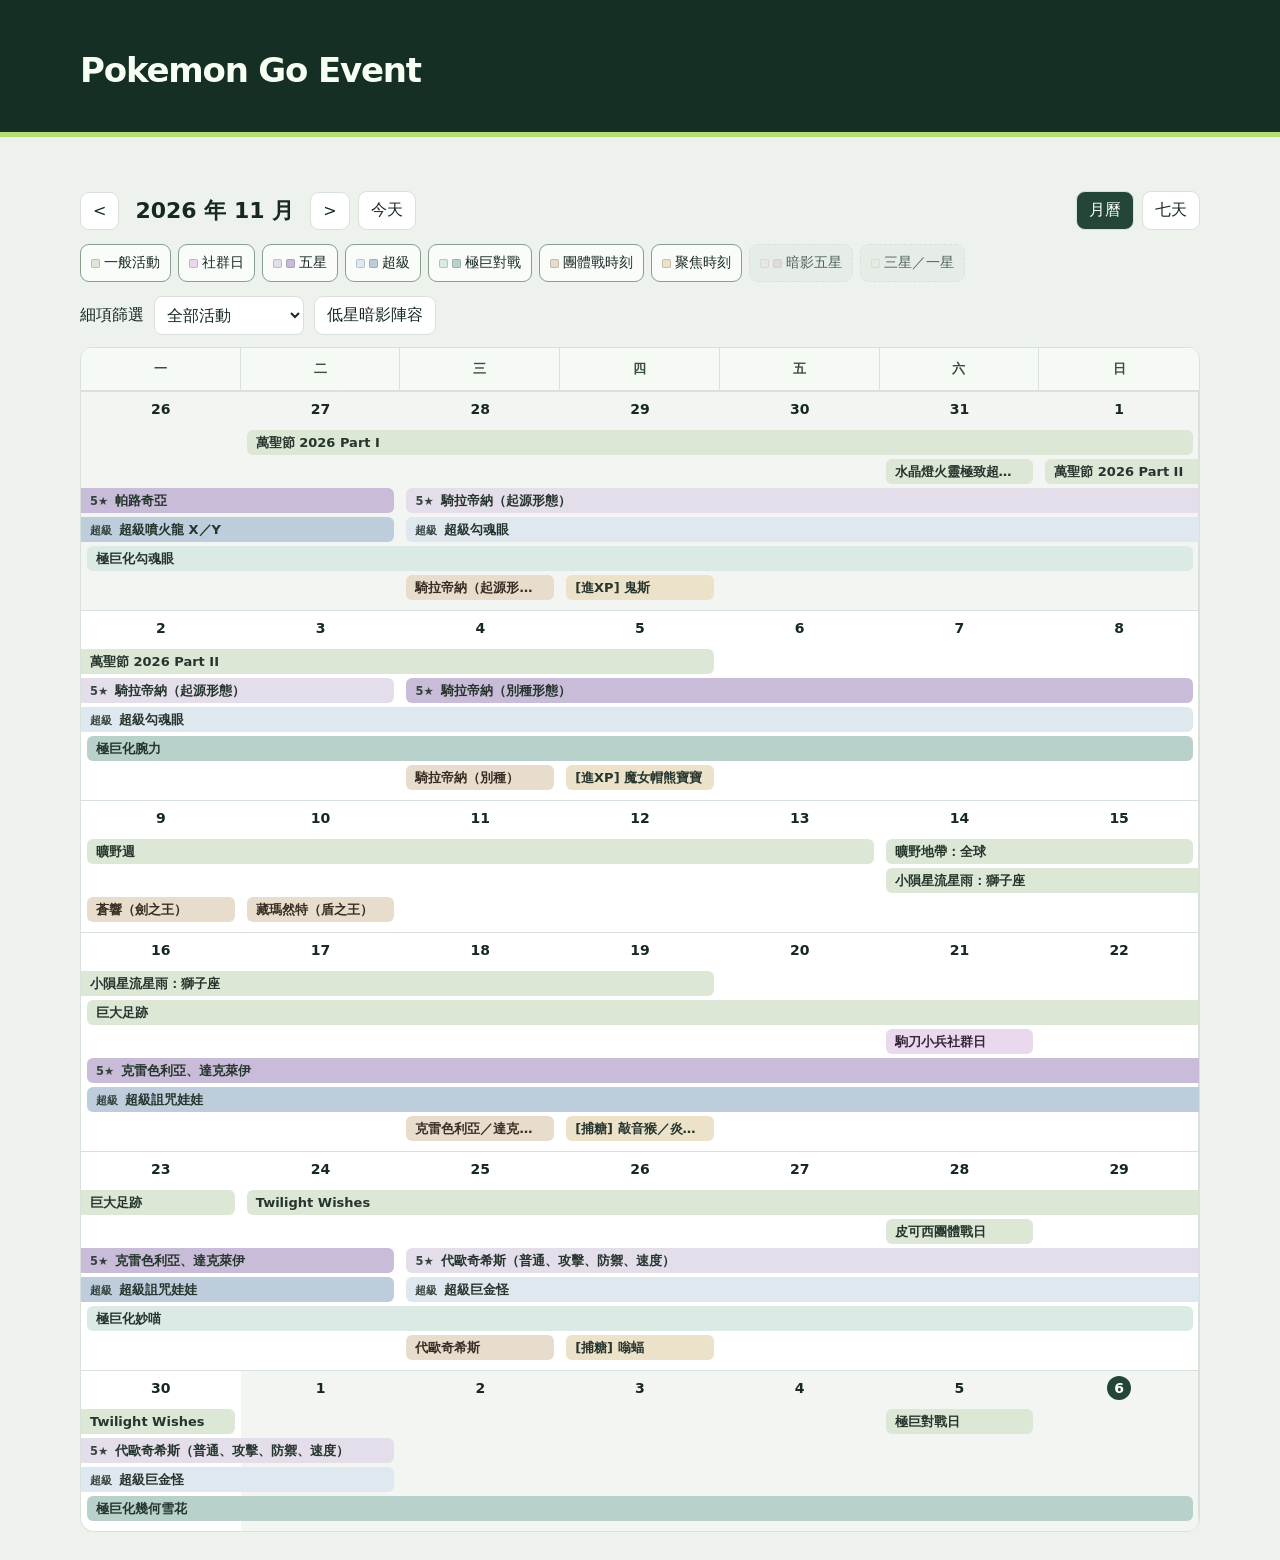
==== commit 176aa7dc: "Unify desktop and mobile calendar labels and weekly event rows" ====
--- a/index.html
+++ b/index.html
@@ -1,602 +1,32 @@
-<!doctype html>
-<html lang="zh-Hant">
-<meta charset="utf-8">
-<meta name="viewport" content="width=device-width, initial-scale=1">
-<title>Pokémon GO 活動行事曆</title>
-<style>
-:root{color-scheme:light;--ink:#122d32;--muted:#4f676a;--line:#cbd9d7;--paper:#f3f7f5}*{box-sizing:border-box}body{margin:0;background:var(--paper);color:var(--ink);font:16px system-ui,sans-serif}header{background:#103a3a;color:#fff;padding:32px max(20px,calc((100% - 1120px)/2));}header p{margin:0;color:#aee1d0}h1{font-size:clamp(27px,5vw,44px);margin:6px 0 0}main{max-width:1160px;margin:auto;padding:24px 20px}.toolbar,.nav{display:flex;align-items:center;gap:8px;flex-wrap:wrap}.toolbar{justify-content:space-between;margin-bottom:14px}button{font:inherit;color:inherit;cursor:pointer;border:1px solid var(--line);border-radius:7px;background:white;padding:8px 12px}button[aria-pressed=true]{background:#15554b;color:white}h2{margin:0 8px;font-size:22px}.grid{display:grid;grid-template-columns:repeat(7,minmax(0,1fr));gap:1px;background:var(--line);border:1px solid var(--line)}.weekday,.day{background:white;padding:7px;min-width:0}.weekday{text-align:center;font-size:13px}.day{min-height:100px}.outside{background:#eaf1ef}.current strong{color:#056656;text-decoration:underline}.event{display:block;text-align:left;width:100%;margin:5px 0;padding:4px 6px;background:#e1f3ec;border:0;border-left:3px solid #267a66;font-size:13px;overflow-wrap:anywhere}.raid{background:#eeeafd;border-color:#6654ab}.agenda{list-style:none;padding:0;margin:0}.agenda li{border-top:1px solid var(--line);padding:12px 0}.agenda .event{font-size:16px;padding:10px}.muted{color:var(--muted);font-size:14px}dialog{width:min(640px,calc(100% - 24px));max-height:90dvh;border:0;border-radius:12px;padding:22px;color:inherit}dialog::backdrop{background:#092c32a9}dialog form{text-align:right}dialog h2{margin:4px 0}table{width:100%;border-collapse:collapse;font-size:14px}td,th{padding:8px 4px;text-align:left;border-bottom:1px solid var(--line)}a{color:#096755}@media(max-width:560px){main{padding:16px 10px}.day{padding:3px;min-height:63px}.event{font-size:11px;padding:3px 1px}.toolbar{align-items:flex-start}header{padding:20px}}
-
-:root{--ink:#172823;--muted:#50635a;--line:#d8e2da;--paper:#edf2ec}
-header{background:#162f25;color:#f7fff2;padding-top:44px;padding-bottom:42px;border-bottom:5px solid #b5dd76}
-header p{font-size:14px;letter-spacing:.13em;color:#cce8ab}
-h1{font-size:clamp(34px,6vw,58px);letter-spacing:-.035em}
-main{padding-top:28px}
-.toolbar{margin:18px 0 14px;gap:16px}
-button{border-radius:9px;min-height:38px}
-button[aria-pressed=true]{background:#244639}
-button:focus-visible,a:focus-visible{outline:3px solid #327058;outline-offset:2px}
-.grid{border-radius:14px;overflow:hidden}
-.weekday{background:#f6faf5;color:#374d3e;font-weight:650;padding:12px 4px}
-.day{min-height:106px;padding:9px}
-.day strong{display:inline-grid;place-items:center;min-width:26px;height:26px}
-.outside{background:#f2f5f1;color:#586a60}
-.current strong{color:white;background:#244639;border-radius:50%;text-decoration:none}
-.event{min-height:32px;border-radius:6px;background:#e6f1d9;border-color:#54812e;color:#223a19;padding:5px 7px}
-.event.raid{background:#eee9fa;border-color:#7960ac;color:#372656}
-.event:hover{filter:brightness(.95)}
-.legend{display:flex;gap:15px;flex-wrap:wrap;margin:0 0 14px;color:var(--muted);font-size:14px}
-.legend span::before{content:'';display:inline-block;width:9px;height:9px;margin-right:6px;border-radius:2px;background:#54812e}
-.legend span+span::before{background:#7960ac}
-.agenda{background:#fff;border:1px solid var(--line);border-radius:14px;padding:4px 16px}
-.agenda li:first-child{border-top:0}
-dialog{padding:24px;box-shadow:0 18px 60px #0e2a2055}
-@media(max-width:560px){header{padding:28px 16px}main{padding:16px 10px}.day{padding:3px;min-height:67px}.event{padding:3px 2px}.toolbar{gap:10px}.nav{gap:5px}.nav h2{font-size:18px;margin:0 4px}}
-
-.grid{display:block;background:white}.week-head,.week-row{display:grid;grid-template-columns:repeat(7,minmax(0,1fr))}
-.week-row{position:relative;isolation:isolate;min-height:105px;gap:4px 0;padding-bottom:8px;border-top:1px solid var(--line)}
-.day-bg{position:absolute;inset:0;border-right:1px solid var(--line);z-index:-1}
-.date-num{grid-row:1;padding:6px}.span{margin:0 2px;width:auto;min-width:0;white-space:nowrap;overflow:hidden;text-overflow:ellipsis}
-.span.left{border-radius:0 6px 6px 0}.span.right{border-top-right-radius:0;border-bottom-right-radius:0}
-.event.a,.legend .a::before{background:#e4dbfa;border-color:#7552b1;color:#352157}
-.event.b,.legend .b::before{background:#ccece9;border-color:#218077;color:#113f3a}
-.tools{display:flex;gap:10px;align-items:center;flex-wrap:wrap;margin-bottom:14px}
-.tools select{font:inherit;color:inherit;background:white;padding:8px;border:1px solid var(--line);border-radius:8px}
-.raid-list dt{font-weight:700;margin-top:10px}.raid-list dd{margin:3px 0}
-
-.calendar-scroll{overflow-x:auto;padding-bottom:4px}
-.calendar-scroll .grid{min-width:690px}
-.week-head{background:#f5f8f4}
-.weekday{border-right:1px solid var(--line)}
-.weekday:last-child,.day-bg:last-of-type{border-right:0}
-.week-row{min-height:128px;grid-template-rows:34px;grid-auto-rows:25px;row-gap:4px;align-content:start;padding-bottom:10px}
-.date-num{text-align:center;padding:5px 0;font-size:14px}
-.date-num strong{display:inline-grid;place-items:center;min-width:24px;height:24px}
-.span.event{min-height:0;margin:0 6px;border:0;border-radius:6px;padding:2px 9px;font-size:13px;font-weight:650}
-.span.event.left{margin-left:0;border-top-left-radius:0;border-bottom-left-radius:0}
-.span.event.right{margin-right:0;border-top-right-radius:0;border-bottom-right-radius:0}
-.event.a{background:#6543a3;color:#fff}.event.b{background:#16665e;color:#fff}
-.legend .a::before{background:#6543a3}.legend .b::before{background:#16665e}
-.tier{font-size:.88em;opacity:.9;margin-right:7px}
-.span.event:focus-visible{outline-offset:-2px;outline-color:#0e1f19}
-
-.legend span::before{background:var(--swatch,#54812e)}
-.legend .five-a::before,.event.five-a{background:#6543a3;color:#fff}
-.legend .five-b::before,.event.five-b{background:#174b86;color:#fff}
-.legend .shadow-a::before,.event.shadow-a{background:#94335b;color:#fff}
-.legend .shadow-b::before,.event.shadow-b{background:#9b451c;color:#fff}
-.legend .low::before,.event.low{background:#dcebe3;color:#204736}
-.legend .mega::before,.event.mega{background:#dce7f1;color:#263e53}
-.legend span::before{box-shadow:inset 0 0 0 1px #14282430}
-
-.legend .mega-a::before,.event.mega-a{background:#385a71;color:white}
-.legend .mega-b::before,.event.mega-b{background:#5a4925;color:white}
-.legend .max-a::before,.event.max-a{background:#126870;color:white}
-.legend .max-b::before,.event.max-b{background:#33582f;color:white}
-.legend .spotlight::before,.event.spotlight{background:#f3cc62;color:#422e07}
-
-.category-toggles{gap:7px}
-.category-toggles button{display:inline-flex;align-items:center;gap:4px;color:var(--ink);background:#fff;padding:5px 10px}
-.category-toggles button[aria-pressed=true]{border-color:#869f8e;background:#f9fcf8}
-.category-toggles button[aria-pressed=false]{border-color:var(--line);background:#e6ece6;color:var(--muted)}
-.category-toggles button[aria-pressed=false] span{opacity:.38}
-.category-toggles span::before{display:block;margin:0;width:9px;height:9px}
-.category-toggles .general::before{background:#54812e}
-.legend .general::before,.event.general{background:#dce7d5;color:#26352e}
-.legend .five-a::before,.event.five-a{background:#e4deeb;color:#26352e}
-.legend .five-b::before,.event.five-b{background:#c8bcd8;color:#26352e}
-.legend .mega-a::before,.event.mega-a{background:#e0e8ef;color:#26352e}
-.legend .mega-b::before,.event.mega-b{background:#bdcddb;color:#26352e}
-.legend .max-a::before,.event.max-a{background:#dceae6;color:#26352e}
-.legend .max-b::before,.event.max-b{background:#b8d2cb;color:#26352e}
-.legend .spotlight::before,.event.spotlight{background:#ece2c9;color:#26352e}
-.legend .shadow-a::before,.event.shadow-a{background:#eedfe2;color:#26352e}
-.legend .shadow-b::before,.event.shadow-b{background:#d9bec5;color:#26352e}
-.legend .low::before,.event.low{background:#e7eadc;color:#26352e}
-.event:not(.raid){border-color:#879982}.category-toggles button[aria-pressed=false]{border-style:dashed}
-.legend .raid-hour::before,.event.raid-hour{background:#e8dccc;color:#382e25}
-.calendar-controls{position:sticky;top:0;z-index:10;display:flow-root;background:var(--paper);padding:8px 0 12px;border-bottom:1px solid var(--line)}
-.calendar-controls>.muted{margin:8px 0}
-.calendar-controls .tools{margin-bottom:0}
-.calendar-scroll{margin-top:8px}
-@media(max-height:520px){.calendar-controls{max-height:60dvh;overflow-y:auto}}
-
-.calendar-controls{padding-bottom:0;max-height:none;overflow:visible;border-bottom:0}
-.controls-content{padding-bottom:12px}
-.controls-content>.muted{margin:8px 0}
-.weekday-header{overflow:hidden;border:1px solid var(--line);border-radius:12px 12px 0 0}
-.weekday-header .week-head{min-width:688px}
-.calendar-scroll{margin-top:0}
-.calendar-scroll .grid{border-top:0;border-radius:0 0 14px 14px}
-@media(max-height:520px){.controls-content{max-height:50dvh;overflow-y:auto}}
-.cp-scroll{overflow-x:auto}.cp-scroll td{white-space:nowrap}.cp-scroll tbody th{font-weight:500}.event-highlights{padding:10px 14px;background:#f3f7f2;border:1px solid var(--line);border-radius:8px}.event-highlights h3{margin:0 0 8px}.event-highlights dl{margin:0}.event-highlights dt{font-weight:700;margin-top:6px}.event-highlights dd{margin:2px 0 4px}.event.community-day,.legend .community-day::before{background:#ead8ef;color:#352539}.event-highlights+.event-highlights{margin-top:8px}.event-highlights ul{margin:0;padding-left:1.3em}</style>
-
-<header><p>POKÉMON GO · 台灣時間</p><h1>活動行事曆</h1></header>
-<main>
-<section class="calendar-controls" aria-label="行事曆控制項"><div class="controls-content">
-<p class="muted">2026 年 10–12 月活動 · 手動整理</p>
-<div class="toolbar"><div class="nav"><button id="prev" aria-label="上一期">‹</button><h2 id="period" aria-live="polite"></h2><button id="next" aria-label="下一期">›</button><button id="today">今天</button></div><div class="nav"><button id="month">月曆</button><button id="week">七天列表</button></div></div>
-<div id="category-toggles" class="legend category-toggles" role="group" aria-label="顯示或隱藏活動分類"><button type="button" data-group="general" aria-pressed="true" aria-controls="calendar"><span class="general" aria-hidden="true"></span>一般活動</button><button type="button" data-group="communityDay" aria-pressed="true" aria-controls="calendar"><span class="community-day" aria-hidden="true"></span>社群日</button><button type="button" data-group="five" aria-pressed="true" aria-controls="calendar"><span class="five-a" aria-hidden="true"></span><span class="five-b" aria-hidden="true"></span>五星</button><button type="button" data-group="mega" aria-pressed="true" aria-controls="calendar"><span class="mega-a" aria-hidden="true"></span><span class="mega-b" aria-hidden="true"></span>超級</button><button type="button" data-group="max" aria-pressed="true" aria-controls="calendar"><span class="max-a" aria-hidden="true"></span><span class="max-b" aria-hidden="true"></span>極巨對戰</button><button type="button" data-group="raidHour" aria-pressed="true" aria-controls="calendar"><span class="raid-hour" aria-hidden="true"></span>團體戰時刻</button><button type="button" data-group="spotlight" aria-pressed="true" aria-controls="calendar"><span class="spotlight" aria-hidden="true"></span>聚焦時刻</button><button type="button" data-group="s5" aria-pressed="false" aria-controls="calendar"><span class="shadow-a" aria-hidden="true"></span><span class="shadow-b" aria-hidden="true"></span>暗影五星</button><button type="button" data-group="low" aria-pressed="false" aria-controls="calendar"><span class="low" aria-hidden="true"></span>三星／一星</button></div><div class="tools"><label for="filter">細項篩選</label><select id="filter"><option value="">全部活動</option></select><button id="shadow">低星暗影陣容</button></div></div><div id="weekday-header" class="weekday-header"><div class="week-head"><div class="weekday">一</div><div class="weekday">二</div><div class="weekday">三</div><div class="weekday">四</div><div class="weekday">五</div><div class="weekday">六</div><div class="weekday">日</div></div></div></section>
-<div id="calendar" class="calendar-scroll"></div>
-</main>
-<dialog id="detail"><form method="dialog"><button>關閉</button></form><div id="body"></div></dialog>
-<script>
-const previous = [
- {title:'五星與超級團體戰輪替',short:'團體戰輪替',raid:true,start:'2026-11-16',end:'2026-11-24',time:'11/16～11/24（截止時間待確認）',summary:'五星為克雷色利亞、達克萊伊，超級團體戰為超級詛咒娃娃。',community:'GO Hub 列 11/24 10:00 結束，Leek Duck 列 22:00。',links:[['GO Hub','https://pokemongohub.net/post/guide/current-go-raids/'],['Leek Duck','https://leekduck.com/events/'],['捕獲 CP 交叉查詢','https://www.hundo-hunter.com/raids'],['詛咒娃娃 CP','https://pokemongohub.net/post/guide/mega-banette-raid-guide/']],cp:[['克雷色利亞','1555–1633','1944–2041','強風'],['達克萊伊','2048–2136','2560–2671','霧'],['詛咒娃娃','1244–1313','1555–1642','霧']]},
- {title:'Twilight Wishes',short:'Twilight Wishes',start:'2026-11-24',end:'2026-11-30',time:'11/24 10:00 ～ 11/30 20:00',summary:'異色海星星與小灰怪出現機率提高。活動 GO Pass 第 10 級解鎖 2 倍捕捉星塵，豪華版為 3 倍。',community:'GO Hub 整理了服裝團體戰陣容，包含日之圍巾太陽伊布與月之圍巾月亮伊布。',links:[['官方公告','https://pokemongo.com/news/twilight-wishes-2026'],['GO Hub 攻略','https://pokemongohub.net/post/event/twilight-wishes-2026/']],raidPending:true},
- {title:'代歐奇希斯團體戰時刻',short:'代歐奇希斯',raid:true,start:'2026-11-25',end:'2026-11-25',time:'11/25 18:00–19:00',summary:'普通、攻擊、防禦與速度四種形態登場。',links:[['Leek Duck','https://leekduck.com/events/']],raidPending:true},
- {title:'皮可西超級團體戰日',short:'超級皮可西',raid:true,start:'2026-11-28',end:'2026-11-28',time:'11/28 14:00–17:00',summary:'超級皮可西首次登場。道館最多提供 6 張免費入場券，捕獲的皮可西已解鎖超級等級 1。',links:[['官方公告','https://pokemongo.com/en/news/clefable-super-mega-raid-day-2026']],raidPending:true}
-];
-
-const categories={five:'5 星團體戰',three:'3 星團體戰',one:'1 星團體戰',s5:'5 星暗影團體戰',s3:'3 星暗影團體戰',s1:'1 星暗影團體戰',mega:'超級團體戰'};
-const sources=[['Pokémon GO Hub','https://pokemongohub.net/post/guide/current-go-raids/'],['巴哈姆特 11 月活動首樓','https://forum.gamer.com.tw/C.php?bsn=29659&snA=49328&tnum=2']];
-const raid=(start,end,title,bosses,color,time)=>({start,end,title,short:title,bosses,color,time,raid:true,links:sources});
-const lowShadow={title:'低星暗影團體戰',summary:'已收錄這批頭目，換檔日期待確認。',bosses:{s3:'暗影波皇子、暗影長毛豬、暗影蚊香君',s1:'暗影幼基拉斯、暗影水躍魚、暗影幕下力士、暗影頭蓋龍'},links:sources};
-const rotations=[
- ['2026-10-28','2026-11-03','騎拉帝納（起源）',{five:'騎拉帝納（起源形態）'}],
- ['2026-11-04','2026-11-08','騎拉帝納（別種）',{five:'騎拉帝納（別種形態）'}],
- ['2026-11-09','2026-11-13','蒼響／藏瑪然特',{five:'劍之王蒼響、盾之王藏瑪然特'}],
- ['2026-11-14','2026-11-14','捷克羅姆／焰白酋雷姆',{five:'捷克羅姆、焰白酋雷姆'}],
- ['2026-11-15','2026-11-15','萊希拉姆／闇黑酋雷姆',{five:'萊希拉姆、闇黑酋雷姆'}],
- ['2026-11-16','2026-11-24','克雷色利亞／達克萊伊',{five:'克雷色利亞、達克萊伊',three:'嘎啦嘎啦（阿羅拉）、酷豹、泥偶巨人',one:'喵喵（阿羅拉）、夢妖、哭哭面具（伽勒爾）、沙丘娃',mega:'超級詛咒娃娃'},'11/16 06:00–11/24 10:00（GO Hub）'],
- ['2026-11-25','2026-12-01','代歐奇希斯／超級巨金怪',{five:'代歐奇希斯（普通、攻擊、防禦、速度）',mega:'超級巨金怪'}]
-].map(([start,end,title,bosses,time],index)=>raid(start,end,title,bosses,index%2?'b':'a',time));
-rotations[5].cp=previous[0].cp;
-rotations[5].community=previous[0].community;
-rotations[5].links=[...sources,...previous[0].links.slice(1)];
-const weekends=[
- ['2026-10-31','2026-11-01','暗影土地雲（化身）'],
- ['2026-11-07','2026-11-08','暗影龍捲雲（化身）'],
- ['2026-11-21','2026-11-22','暗影龍捲雲（化身）'],
- ['2026-11-28','2026-11-29','暗影龍捲雲（化身）']
-].map(([start,end,title],i)=>raid(start,end,title,{s5:title},i?'b':'a'));
-const eventRaidDates=new Set(['2026-11-09','2026-11-14','2026-11-15']);
-const groupedEvents=[...rotations.filter(item=>!eventRaidDates.has(item.start)),raid('2026-10-28','2026-11-08','超級勾魂眼',{mega:'超級勾魂眼'},'a'),...weekends,
- previous[1],{...previous[3],kind:'general',title:'皮可西極致超級團體戰日',stripName:'皮可西團體戰日'}];
-
-
-const tierLabels={five:'5★',low:'3★／1★',s5:'暗影 5★',mega:'超級'};
-const megaColor=new Map(groupedEvents.filter(item=>item.color&&item.bosses?.mega)
- .sort((a,b)=>a.start.localeCompare(b.start)).map((item,index)=>[item,index%2?'mega-b':'mega-a']));
-const events=groupedEvents.flatMap(item=>{
- if(item.kind==='general'||!item.bosses)return [item];
- const bands=[];
- for(const tier of ['five','s5','mega']){
-  const boss=item.bosses[tier];
-  if(!boss)continue;
-  const color=tier==='mega'?(megaColor.get(item)||'mega-a'):tier==='s5'?'shadow-'+item.color:'five-'+(item.color||'a');
-  bands.push({...item,tier,color,stripName:item.color?boss:item.short,
-   bosses:{[tier]:boss},title:item.color?boss:item.title,
-   cp:item.cp?.filter(row=>tier==='mega'?row[0].includes('詛咒娃娃'):!row[0].includes('詛咒娃娃'))});
- }
- const bosses=Object.fromEntries(['three','one'].filter(tier=>item.bosses[tier]).map(tier=>[tier,item.bosses[tier]]));
- if(Object.keys(bosses).length){
-  bands.push({...item,tier:'low',color:'low',stripName:Object.entries(bosses).map(([tier,boss])=>(tier==='three'?'3★ ':'1★ ')+boss).join('　｜　'),title:'三星／一星團體戰',bosses,cp:undefined,community:undefined});
- }
- return bands;
-});
-
-const maxMonday='https://pokemongohub.net/post/guide/max-monday-schedule/';
-const spotlightSource='https://pokemongohub.net/post/guide/spotlight-hour-schedule/';
-const officialWild='https://pokemongo.com/zh-Hant/news/into-the-wild-2026';
-const maxSchedule=[
- ['2026-10-26','2026-11-01','極巨化勾魂眼','10/26 週一主打時段 06:00–21:00。','https://leekduck.com/events/max-mondays-2026-10-26/'],
- ['2026-11-02','2026-11-08','極巨化腕力','11/2 週一主打時段 06:00–21:00。','https://leekduck.com/events/max-mondays-2026-11-02/'],
- ['2026-11-09','2026-11-13','曠野週','五星團體戰有劍之王蒼響與盾之王藏瑪然特。極巨對戰有拉魯拉絲、腕力。傳說極巨對戰 18:00–19:00：11/11 雷吉斯奇魯、11/12 雷吉鐸拉戈、11/13 拉帝亞斯與拉帝歐斯。',officialWild,'11/9 10:00–11/13 20:00'],
- ['2026-11-16','2026-11-23','巨大足跡','已登場的極巨化寶可夢回歸，傳說與幻之寶可夢除外。11/23 與妙喵輪替重疊。','https://pokemongo.com/zh-Hant/news/dynamax-trails-eternamax-eternatus-2026','11/16 10:00–11/23 20:00'],
- ['2026-11-23','2026-11-29','極巨化妙喵','11/23 週一主打時段 06:00–21:00。','https://leekduck.com/events/max-mondays-2026-11-23/'],
- ['2026-11-30','2026-12-06','極巨化幾何雪花','11/30 週一主打時段 06:00–21:00。','https://leekduck.com/events/max-mondays-2026-11-30/']
-];
-
-const specialMaxDates=new Set(['2026-11-09','2026-11-16']);
-let nextMaxColor=0;
-for(const [start,end,title,summary,url,time] of maxSchedule){
- const special=specialMaxDates.has(start);
- events.push({start,end,title,summary,time,kind:special?'general':'max',
-  color:special?'general':['max-a','max-b'][nextMaxColor++%2],
-  links:special?[['官方公告',url]]:[['活動資料',url],['極巨週一時程',maxMonday]]
- });
-}
-events.push({
- title:'曠野地帶：全球',start:'2026-11-14',end:'2026-11-15',time:'11/14–11/15 每天 10:00–18:00',
- summary:'11/14 五星團體戰為捷克羅姆與焰白酋雷姆，11/15 為萊希拉姆與闇黑酋雷姆。',
- kind:'general',links:[['官方活動頁','https://pokemongo.com/zh-Hant/gowildarea/global']]
-});
-
-events.push(...[
- ['2026-11-05','魔女帽熊寶寶','進化 XP ×2'],
- ['2026-11-19','敲音猴／炎兔兒／淚眼蜥','捕捉糖果 ×2'],
- ['2026-11-26','嗡蝠','捕捉糖果 ×2']
-].map(([start,name,summary])=>({
- start,end:start,title:'聚焦時刻：'+name,stripName:name+' · 18:00',summary,time:start.slice(5).replace('-','/')+' 18:00–19:00',
- kind:'spotlight',color:'spotlight',links:[['聚焦時刻時程',spotlightSource]]
-})));
-
-
-const raidHourSource='https://pokemongohub.net/post/guide/raid-hour-schedule/';
-events.push(...[
- ['2026-11-04','騎拉帝納（別種）'],
- ['2026-11-09','蒼響（劍之王）','曠野週加開場次。','https://pokemongo.com/zh-Hant/news/into-the-wild-2026'],
- ['2026-11-10','藏瑪然特（盾之王）','曠野週加開場次。','https://pokemongo.com/zh-Hant/news/into-the-wild-2026'],
- ['2026-11-18','克雷色利亞／達克萊伊'],
- ['2026-11-25','代歐奇希斯',previous[2].summary,'https://leekduck.com/events/raidhour20261125/']
-].map(([start,name,summary,url])=>({
- start,end:start,title:name+'團體戰時刻',stripName:name+' · 18:00',summary,
- time:start.slice(5).replace('-','/')+' 18:00–19:00',kind:'raidHour',color:'raid-hour',
- links:[['團體戰時刻時程',raidHourSource],...(url?[['場次詳情',url]]:[])]
-})));
-
-const $ = id => document.getElementById(id);
-const dateKey = date => date.toISOString().slice(0,10);
-const parse = key => new Date(key+'T00:00:00Z');
-const add = (date,days) => new Date(date.getTime()+days*86400000);
-const taipeiToday = new Intl.DateTimeFormat('sv-SE',{timeZone:'Asia/Taipei'}).format(new Date());
-let anchor = parse(taipeiToday.startsWith('2026-11') ? taipeiToday : '2026-11-22');
-let mode = 'month';
-const label = date => dateKey(date).slice(5).replace('-','/');
-
-const filter=$('filter');
-for(const [key,name] of Object.entries({...categories,general:'一般活動',communityDay:'社群日',max:"極巨對戰",raidHour:'團體戰時刻',spotlight:'聚焦時刻'})) filter.add(new Option(name,key));
-filter.onchange=()=>{render();if(lowShadow.bosses[filter.value])showDetail(lowShadow);};
-
-
-const october='https://pokemongohub.net/post/event/october-2026-events/';
-const november='https://pokemongohub.net/post/event/pokemon-go-november-2026-events/';
-const news='https://pokemongo.com/news/';
-const eventDate=s=>s.slice(5).replace('-','/');
-function addEvent(title,start,end,hours,summary,slug,highlights=[],monthSource=october){
- const prefix=eventDate(start)+(start===end?'':'–'+eventDate(end));
- events.push({title,start,end,kind:'general',time:prefix+(hours?' · '+hours:''),summary,highlights,
- links:slug?[['官方公告',news+slug],['月度排程',monthSource]]:[['月度排程',monthSource]]});
-}
-addEvent('豐收節：採蘋果','2026-09-29','2026-10-05','10:00 起／20:00 結束','主打啃果蟲。','harvest-festival-2026',[['異色首次開放','啃果蟲。']]);
-addEvent('豐收節：火箭隊入侵','2026-10-02','2026-10-05','00:00 起／20:00 結束','火箭隊活動，從坂木手中拯救暗影捷克羅姆。','harvest-festival-tgr-2026',[['寶可夢首次登場','暗影捷克羅姆，透過坂木遭遇。'],['異色首次開放','滋汁鼴，透過孵蛋取得。']]);
-addEvent('超極巨閃焰王牌極巨對戰日','2026-10-03','2026-10-03','14:00–17:00','主打超極巨化閃焰王牌。','gigantamax-cinderace-max-battle-day-2026',[['寶可夢首次登場','超極巨化閃焰王牌，透過極巨對戰。']]);
-addEvent('世界太空週','2026-10-04','2026-10-10','00:00 起／23:59 結束','太空主題活動。','world-space-week-2026',[['特殊造型','太空人皮卡丘。']]);
-addEvent('索羅亞社群日','2026-10-10','2026-10-10','14:00–17:00','當天 21:00 前進化索羅亞，可取得會使用突襲的索羅亞克。','communityday-october-2026-zorua',[['特殊背卡','野生索羅亞有機會帶特殊背卡；付費特殊調查包含三次對應遭遇。']]);
-addEvent('秋季馬拉松：夥伴健行','2026-10-13','2026-10-19','10:00 起／20:00 結束','GO Pass 等級 10 可解鎖薰香持續兩小時，散步薰香除外。','fall-marathon-buddy-trek-2026',[
- ['寶可夢首次登場','納噬草，透過 GO Pass 任務或一般薰香遭遇。'],
- ['異色機率提高','落雷獸；10/16 10:00 至 10/19 20:00 使用一般薰香時，洗翠卡蒂狗的異色機率也提高。'],
- ['特殊造型','戴馬拉松遮陽帽的皮卡丘，透過免費限時調查取得。']]);
-addEvent('黑眼鱷孵化日','2026-10-17','2026-10-17','11:00–17:00','主打黑眼鱷孵化。','sandile-hatch-day-2026',[['異色機率提高','黑眼鱷，透過孵蛋取得。']]);
-addEvent('小隕星流星雨：獵戶座','2026-10-19','2026-10-24','17:00 起／23:59 結束','主打小隕星的流星雨活動。','minior-meteor-showers-2026',[['寶可夢首次登場','小隕星。']]);
-addEvent('湖之眾神極巨對戰日','2026-10-24','2026-10-24','14:00–17:00','主打極巨化由克希、艾姆利多與亞克諾姆。','dynamax-uxie-mesprit-azelf-max-battle-day-2026',[['寶可夢首次登場','極巨化由克希、艾姆利多與亞克諾姆，透過極巨對戰。']]);
-addEvent('萬聖節 2026 Part I','2026-10-27','2026-11-01','10:00 起／10:00 結束','GO Pass 等級 10 解鎖捕捉糖果加倍，等級 20 解鎖捕捉星星沙子加倍；豪華版對應為三倍。','halloween-part-1-2026',[
- ['特殊造型','帽子與短披肩皮卡丘、蝴蝶結來悲茶可在一星團體戰取得；皮卡丘也可透過免費限時調查取得。'],
- ['特殊造型','高禮帽超音蝠在野外出現。']]);
-addEvent('水晶燈火靈極致超級團體戰日','2026-10-31','2026-10-31','14:00–17:00','轉動道館轉盤最多可領六張免費團體戰入場券；捕獲後已解鎖超級等級 1。','chandelure-super-mega-raid-day-2026',[
- ['寶可夢首次登場','超級水晶燈火靈，透過極致超級團體戰登場；實際捕獲水晶燈火靈。'],
- ['異色機率提高','水晶燈火靈，限活動的極致超級團體戰遭遇。']]);
-addEvent('萬聖節 2026 Part II','2026-11-01','2026-11-05','10:00 起／20:00 結束','超級勾魂眼開放極致超級等級。','halloween-part-2-2026',[
- ['異色首次開放','墓仔狗，可在野外、GO Pass 或田野調查遇到。'],
- ['特殊造型','帽子與短披肩皮卡丘、蝴蝶結來悲茶出現在一星團體戰；萬聖節造型木木梟及慶典造型耿鬼可在野外遇到。']],november);
-addEvent('小隕星流星雨：獅子座','2026-11-14','2026-11-19','17:00 起／23:59 結束','小隕星主題流星雨。','minior-meteor-showers-2026',[],november);
-addEvent('駒刀小兵社群日','2026-11-21','2026-11-21','14:00–17:00','活動期間孵蛋距離為 1/4。當天 21:00 前將劈斬司令進化成仆斬將軍，可學會仆刀。','communityday-november-2026-pawniard',[
- ['特殊背卡','野生駒刀小兵有機會帶特殊背卡；付費特殊調查包含三次對應遭遇。']],november);
-const existingHighlights={
- 'Twilight Wishes':[
- ['異色機率提高','海星星、小灰怪。'],
- ['特殊造型','太陽／月亮冠飾皮卡丘出現在一星團體戰；太陽圍巾太陽伊布、月亮圍巾月亮伊布出現在三星團體戰。'],
- ['特殊造型','慶典造型耿鬼與萬聖節造型隨風球，11/26 10:00 到 11/30 20:00 可透過活動田野調查遭遇。']],
- '巨大足跡':[['特殊背卡','活動期間成功捕捉極巨對戰頭目時有機會取得。GO Pass 也提供帶特殊背卡的活動極巨寶可夢遭遇。']],
- '皮可西極致超級團體戰日':[
- ['寶可夢首次登場','超級皮可西，透過極致超級團體戰登場；實際捕獲皮可西。'],
- ['異色機率提高','皮可西，限活動的極致超級團體戰遭遇。']]
-};
-for(const item of events){
- if(existingHighlights[item.title])item.highlights=existingHighlights[item.title];
- item.links=item.links.filter(([,url])=>!url.includes('forum.gamer.com.tw'));
-}
-const octoberRotations=[
- ['2026-09-30','2026-10-06','哲爾尼亞斯','超級大食花'],
- ['2026-10-07','2026-10-13','伊裴爾塔爾','超級水箭龜'],
- ['2026-10-14','2026-10-20','帝牙盧卡','超級快龍'],
- ['2026-10-21','2026-10-27','帕路奇亞','超級噴火龍 X／Y']
-];
-octoberRotations.forEach(([start,end,five,mega],index)=>{
- for(const [tier,title] of [['five',five],['mega',mega]]){
-  events.push({start,end,title,tier,raid:true,color:tier+(index%2?'-b':'-a'),bosses:{[tier]:title},links:[['GO Hub 10 月月表',october]]});
- }
-});
-[
- ['2026-09-28','2026-10-04','極巨化淚眼蜥'],
- ['2026-10-05','2026-10-11','極巨化燒火蚣'],
- ['2026-10-12','2026-10-18','極巨化稚山雀'],
- ['2026-10-19','2026-10-25','極巨化狃拉']
-].forEach(([start,end,title],index)=>events.push({start,end,title,kind:'max',color:index%2?'max-b':'max-a',summary:'週一主打日，極巨對戰時段 06:00–21:00。',links:[['GO Hub 10 月月表',october]]}));
-const sableyeOctober=events.find(item=>item.title==='極巨化勾魂眼');
-const firstNovemberMax=events.find(item=>item.title==='極巨化腕力');
-if(sableyeOctober&&firstNovemberMax&&sableyeOctober.color===firstNovemberMax.color){
- for(const item of events.filter(item=>item.kind==='max'&&item.start>='2026-11-01'))item.color=item.color==='max-a'?'max-b':'max-a';
-}
-const scheduled=(day,name,kind,summary)=>events.push({
- start:'2026-10-'+day,end:'2026-10-'+day,title:name+(kind==='raidHour'?'團體戰時刻':'聚焦時刻'),
- stripName:name+' · 18:00',time:'10/'+Number(day)+' 18:00–19:00',kind,color:kind==='raidHour'?'raid-hour':'spotlight',
- summary,links:[['GO Hub 10 月月表',october]]
-});
-for(const [day,name] of [['07','伊裴爾塔爾'],['14','帝牙盧卡'],['21','帕路奇亞'],['28','騎拉帝納（起源形態）']])scheduled(day,name,'raidHour');
-for(const [day,name,bonus] of [['01','橡實果','捕捉 XP ×2'],['08','小灰怪','捕捉糖果 ×2'],['15','童偶熊','傳送糖果 ×2'],['22','睡睡菇','捕捉星星沙子 ×2'],['29','鬼斯','進化 XP ×2']])scheduled(day,name,'spotlight',bonus);
-for(const [start,end,title,color] of [
- ['2026-10-03','2026-10-04','暗影雷電雲（化身）','shadow-b'],
- ['2026-10-10','2026-10-11','暗影土地雲（化身）','shadow-a'],
- ['2026-10-17','2026-10-18','暗影土地雲（化身）','shadow-a'],
- ['2026-10-24','2026-10-25','暗影土地雲（化身）','shadow-a']
-])events.push({start,end,title,tier:'s5',raid:true,color,links:[['GO Hub 10 月月表',october]]});
-
-
-const spotlightBonusTags=new Map([
- ['捕捉 XP ×2','補XP'],
- ['捕捉糖果 ×2','補糖'],
- ['傳送糖果 ×2','傳糖'],
- ['捕捉星星沙子 ×2','補星'],
- ['進化 XP ×2','進XP']
-]);
-for(const item of events.filter(event=>event.kind==='spotlight')){
- const tag=spotlightBonusTags.get(item.summary);
- if(!tag)continue;
- const prefix='['+tag+'] ';
- item.stripName=prefix+(item.stripName||item.title);
- item.title=prefix+item.title;
-}
-
-
-const decemberSources={
- dates:'https://pokemongo.com/news/save-the-date-s25',
- community:'https://pokemongo.com/zh-Hant/news/community-day-december-2026',
- meteor:'https://pokemongo.com/news/minior-meteor-showers-2026'
-};
-for(const [day,title] of [['05','極巨對戰日'],['19','團體戰日'],['26','孵化日']]){
- const start='2026-12-'+day;
- events.push({title,start,end:start,kind:'general',summary:'官方已公布日期，時間與主打寶可夢待公布。',links:[['官方日期公告',decemberSources.dates]]});
-}
-events.push({title:'小隕星流星雨：雙子座',start:'2026-12-11',end:'2026-12-16',kind:'general',time:'12/11 17:00–12/16 23:59',links:[['官方公告',decemberSources.meteor]],sections:{
- debut:['北半球與南半球各有一種小隕星核心顏色首次登場，顏色待公布。'],
- bonuses:['捕捉小隕星可獲得更多星星沙子。'],
- wild:['每天 17:00–21:00，野外遇見小隕星的機會提高。其他活動重疊時，小隕星可能暫停出現。']
-}});
-const decemberLineups=[
- ['12','六尾*、六尾（阿羅拉的樣子）*、敲音猴*、炎兔兒*、愛吃豚*、小鍛匠*。另有機會遇見波加曼*。'],
- ['13','索羅亞*、駒刀小兵*、淚眼蜥*、偷兒狐*、涼脊龍*。另有機會遇見圓陸鯊*、單首龍*。']
-];
-for(const [day,lineup] of decemberLineups){
- const start='2026-12-'+day;
- events.push({title:'12 月社群日｜12/'+day,start,end:start,kind:'communityDay',time:'12/'+day+' 14:00–17:00',links:[['官方繁中公告',decemberSources.community]],sections:{
- bonuses:['每日 14:00–17:00：捕捉 XP、糖果與星星沙子 ×2，孵蛋距離減半。等級 31 以上捕捉獲得糖果 XL 的機率 ×2，普通薰香延長至 3 小時。','12/12 09:00–12/13 21:00：誘餌模組延長至 1 小時、每天最多 2 次特殊交換、交換星星沙子減半。'],
- wild:['14:00–17:00 主打：'+lineup,'兩天 09:00–21:00 都可能遇到本次主打寶可夢。','*運氣好的話，還有機會遇見異色寶可夢喔！'],
- other:['異色機率比照各寶可夢原本的社群日。','特殊背卡：活動期間有機會遇見帶背卡的寶可夢，付費特殊調查也有背卡遭遇。','限定招式：12/12 09:00–12/13 21:00 進化可取得對應招式，完整對照見官方公告。']
- }});
-}
-for(const item of events){
- if(['索羅亞社群日','駒刀小兵社群日'].includes(item.title))item.kind='communityDay';
- if(item.kind==='communityDay')item.color='community-day';
-}
-const detailedSections={
- '萬聖節 2026 Part I':{
-  bonuses:['GO Pass 等級 10：捕捉糖果 ×2；等級 20：捕捉星星沙子 ×2。豪華版各為 ×3。'],
-  wild:['野外可能遇見高禮帽超音蝠*、夜巡靈*、萬聖節惡作劇造型波加曼*等，也可能遇見萬聖節惡作劇造型隨風球*。','*運氣好時，有機會遇見異色。'],
-  raids:['一星：帽子與短披肩皮卡丘*、蝴蝶結來悲茶*。帽子與短披肩皮卡丘也可透過免費限時調查取得。']
- },
- '萬聖節 2026 Part II':{
-  wild:['野外可能遇見燭光靈*、萬聖節造型木木梟*、墓仔狗*等，也可能遇見慶典造型耿鬼*。','*運氣好時，有機會遇見異色。'],
-  raids:['一星：帽子與短披肩皮卡丘*、蝴蝶結來悲茶*。']
- },
- 'Twilight Wishes':{
-  bonuses:['海星星與小灰怪的異色機率提高。','GO Pass 等級 1 提高交換取得亮晶晶寶可夢及成為亮晶晶好朋友的機率。等級 10 解鎖捕捉星星沙子 ×2，豪華版 ×3。'],
-  wild:['野外可能遇見皮皮*、海星星*、小灰怪*等，也可能遇見岩狗狗*。','*運氣好時，有機會遇見異色。'],
-  raids:['一星：太陽冠飾皮卡丘*、月亮冠飾皮卡丘*。','三星：太陽圍巾太陽伊布*、月亮圍巾月亮伊布*。','超級：超級大針蜂*、超級黑魯加*、超級勾魂眼*、超級雷電獸*。']
- },
- '巨大足跡':{bonuses:['GO Pass 等級 15：捕捉星星沙子 ×2；等級 35：極巨炮冒險效果的糖果和星星沙子消耗減半；等級 55：極巨對戰額外糖果及糖果 XL。']},
- '駒刀小兵社群日':{bonuses:['活動期間孵蛋距離為 1/4。'],wild:['駒刀小兵在野外出現的機會增加，也有機會遇見異色。']},
- '索羅亞社群日':{wild:['索羅亞在野外出現的機會增加，也有機會遇見異色。']}
-};
-for(const item of events){
- const detail=detailedSections[item.title];
- if(detail)item.sections=detail;
-}
-
-const groupOrder=["general","communityDay","five","mega","max","raidHour","spotlight","s5","low"];
-const groupOf=item=>item.tier||item.kind||'general';
-const hiddenGroups=new Set(["s5","low"]);
-const orderedEvents=events.map((item,index)=>({item,index})).sort((a,b)=>
- groupOrder.indexOf(groupOf(a.item))-groupOrder.indexOf(groupOf(b.item))||
- a.item.start.localeCompare(b.item.start)
-);
-$('category-toggles').onclick=event=>{
- const control=event.target.closest('button[data-group]');
- if(!control)return;
- const group=control.dataset.group;
- const wasHidden=hiddenGroups.delete(group);
- if(!wasHidden)hiddenGroups.add(group);
- control.setAttribute('aria-pressed',String(wasHidden));
- render();
-};
-const visible=item=>!hiddenGroups.has(groupOf(item))&&
- (!filter.value||groupOf(item)===filter.value||Boolean(item.bosses?.[filter.value]));
-
-const range=item=>item.time||label(parse(item.start))+(item.start===item.end?'':'–'+label(parse(item.end)));
-function button(item,index,extra='',style='',agenda=false){
- const name=item.stripName||item.title;
- const badge=item.tier&&item.tier!=='low'?'<span class="tier">'+tierLabels[item.tier]+'</span>':'';
- return '<button class="event '+(item.raid?'raid ':'')+(item.color||'general')+extra+'" data-event="'+index+'" style="'+style+'" title="'+name+' · '+range(item)+'" aria-label="'+(item.tier?(categories[item.tier]||'三星與一星團體戰')+'，':'')+name+'，'+range(item)+'">'+badge+name+(agenda?' · '+range(item):'')+'</button>';
-}
-function weekRow(start,month){
- const dates=Array.from({length:7},(_,i)=>add(start,i));
- const keys=dates.map(dateKey);
- const heads=dates.map((date,i)=>{
-  const col=' style="grid-column:'+(i+1)+'"';
-  return '<div class="day-bg '+(date.getUTCMonth()!==month?'outside':'')+'"'+col+'></div><div class="date-num '+(keys[i]===taipeiToday?'current':'')+'"'+col+'><strong>'+date.getUTCDate()+'</strong></div>';
- }).join('');
- const lanes=[];
- let previousGroup;
- let firstLane=0;
- const bars=orderedEvents.map(({item,index})=>{
-  if(!visible(item)||item.end<keys[0]||item.start>keys[6])return '';
-  const from=item.start<keys[0]?0:keys.indexOf(item.start);
-  const to=item.end>keys[6]?6:keys.indexOf(item.end);
-  const mask=((1<<(to-from+1))-1)<<from;
-  const group=groupOf(item);
-  if(group!==previousGroup){
-   firstLane=lanes.length;
-   previousGroup=group;
-  }
-  let lane=lanes.findIndex((occupied,index)=>index>=firstLane&&!(occupied&mask));
-  if(lane<0){lane=lanes.length;lanes.push(0);}
-  lanes[lane]|=mask;
-  return button(item,index,' span'+(item.start<keys[0]?' left':'')+(item.end>keys[6]?' right':''),'grid-column:'+(from+1)+' / '+(to+2)+';grid-row:'+(lane+2));
- }).join('');
- return '<div class="week-row">'+heads+bars+'</div>';
-}
-const syncWeekdays=()=>{$('weekday-header').scrollLeft=$('calendar').scrollLeft;};
-$('calendar').onscroll=syncWeekdays;
-function render(){
- $('weekday-header').hidden=mode!=='month';
- for(const view of ['month','week']) $(view).setAttribute('aria-pressed',String(mode===view));
- const year=anchor.getUTCFullYear(),month=anchor.getUTCMonth();
- if(mode==='week'){
-  const end=add(anchor,6);
-  $('period').textContent=label(anchor)+'～'+label(end);
-  const items=orderedEvents.filter(({item})=>visible(item)&&item.start<=dateKey(end)&&item.end>=dateKey(anchor));
-  $('calendar').innerHTML=items.length?'<ul class="agenda">'+items.map(({item,index})=>'<li>'+button(item,index,'','',true)+'</li>').join('')+'</ul>':'<p class="muted">這段日期沒有符合的活動。</p>';
-  return;
- }
- $('period').textContent=year+' 年 '+(month+1)+' 月';
- const first=new Date(Date.UTC(year,month,1));
- const firstOffset=(first.getUTCDay()+6)%7;
- const start=add(first,-firstOffset);
- const days=new Date(Date.UTC(year,month+1,0)).getUTCDate();
- $('calendar').innerHTML='<div class="grid">'+Array.from({length:Math.ceil((firstOffset+days)/7)},(_,i)=>weekRow(add(start,i*7),month)).join('')+'</div>';
- syncWeekdays();
-}
-function shift(direction){
- anchor=mode==='week'?add(anchor,7*direction):new Date(Date.UTC(anchor.getUTCFullYear(),anchor.getUTCMonth()+direction,1));
- render();
-}
-$('prev').onclick=()=>shift(-1);
-$('next').onclick=()=>shift(1);
-$('today').onclick=()=>{anchor=parse(taipeiToday);render();};
-for(const view of ['month','week']) $(view).onclick=()=>{mode=view;render();};
-$('calendar').onclick=event=>{
- const button=event.target.closest('[data-event]');
- if(!button)return;
- showDetail(events[Number(button.dataset.event)]);
-};
-$("shadow").onclick=()=>showDetail(lowShadow);
-
-const hub='https://db.pokemongohub.net/pokemon/';
-const currentRaids='https://leekduck.com/raid-bosses/';
-const addCP=(name,lv20,lv25,weather,source)=>({name,lv20,lv25,weather,source});
-const cpData={
- origin:addCP('騎拉帝納（起源）','2018–2105','2523–2631','強風／霧',hub+'487-Origin'),
- altered:addCP('騎拉帝納（別種）','1848–1931','2310–2414','強風／霧',hub+'487-Altered'),
- cresselia:addCP('克雷色利亞','1555–1633','1944–2041','強風',currentRaids),
- darkrai:addCP('達克萊伊','2048–2136','2560–2671','霧',currentRaids),
- sableye:addCP('勾魂眼','789–843','986–1054','霧',hub+'302'),
- banette:addCP('詛咒娃娃','1244–1313','1555–1642','霧',currentRaids),
- metagross:addCP('巨金怪','2078–2166','2598–2708','強風／下雪',hub+'376-Mega/iv-chart'),
- clefable:addCP('皮可西','1322–1392','1653–1741','陰天','https://pokemongohub.net/post/event/super-mega-clefable-raid-day/'),
- zacian:addCP('蒼響（百戰勇者）','2100–2188','2625–2735','陰天','https://pokemongohub.net/post/guide/zacian-crowned-sword-raid-guide/'),
- zamazenta:addCP('藏瑪然特（百戰勇者）','2100–2188','2625–2735','陰天','https://pokemongohub.net/post/guide/zamazenta-crowned-shield-raid-guide/'),
- zekrom:addCP('捷克羅姆','2217–2307','2771–2884','下雨／強風','https://leekduck.com/pokemon-go-wild-area/raids/'),
- reshiram:addCP('萊希拉姆','2217–2307','2771–2884','晴天／強風','https://leekduck.com/pokemon-go-wild-area/raids/'),
- kyurem:addCP('酋雷姆（焰白／闇黑團體戰）','1957–2042','2446–2553','下雪／強風','https://leekduck.com/pokemon-go-wild-area/raids/'),
- tornadus:{...addCP('暗影龍捲雲（化身）','1762–1911','2203–2389','強風',hub+'641-Incarnate_Shadow/iv-chart'),purifyCP:{lv20:1878,lv25:2347}},
- landorus:{...addCP('暗影土地雲（化身）','1897–2050','2372–2563','晴天／強風',hub+'645-Incarnate_Shadow/iv-chart'),purifyCP:{lv20:2016,lv25:2520}}
-};
-const deoxys=[
- ['普通','1717–1806','2146–2257','Normal'],['攻擊','1372–1474','1716–1842','Attack'],
- ['防禦','1228–1299','1535–1624','Defense'],['速度','1568–1645','1960–2056','Speed']
-].map(([form,lv20,lv25,id])=>addCP('代歐奇希斯（'+form+'）',lv20,lv25,'強風',hub+'386-'+id));
-const lowTier=[
- ['嘎啦嘎啦（阿羅拉）','988–1048','1235–1311','晴天／霧'],['酷豹','993–1055','1241–1318','霧'],
- ['泥偶巨人','1554–1630','1943–2038','晴天／霧'],['喵喵（阿羅拉）','416–455','520–569','霧'],
- ['夢妖','1039–1100','1298–1376','霧'],['哭哭面具（伽勒爾）','516–561','646–701','晴天／霧'],
- ['沙丘娃','655–705','819–881','晴天／霧']
-].map(row=>addCP(...row,currentRaids));
-const maxCP=(name,cp,id)=>addCP('極巨化'+name,cp,null,null,hub+id+'-Dynamax');
-const machop=maxCP('腕力','678–730',66);
-const shadowLowCP=[["暗影波皇子","868–972","1086–1215","下雨",948,1186],["暗影長毛豬","1217–1340","1521–1675","下雪／晴天",1312,1640],["暗影蚊香君","716–811","895–1013","下雨",789,987],["暗影幼基拉斯","513–594","642–743","局部多雲／晴天",576,720],["暗影水躍魚","560–644","700–805","下雨",625,781],["暗影幕下力士","391–467","489–583","陰天",449,562],["暗影頭蓋龍","922–1040","1153–1300","局部多雲",1013,1267]].map(([name,lv20,lv25,weather,cp20,cp25])=>({
- ...addCP(name,lv20,lv25,weather,currentRaids),purifyCP:{lv20:cp20,lv25:cp25}
-}));
-const tables={
- [lowShadow.title]:shadowLowCP,
- '騎拉帝納（起源形態）':[cpData.origin],
- '騎拉帝納（別種形態）':[cpData.altered],
- '騎拉帝納（別種）團體戰時刻':[cpData.altered],
- '克雷色利亞、達克萊伊':[cpData.cresselia,cpData.darkrai],
- '克雷色利亞／達克萊伊團體戰時刻':[cpData.cresselia,cpData.darkrai],
- '代歐奇希斯（普通、攻擊、防禦、速度）':deoxys,
- '代歐奇希斯團體戰時刻':deoxys,
- '超級勾魂眼':[cpData.sableye],'超級詛咒娃娃':[cpData.banette],'超級巨金怪':[cpData.metagross],
- '皮可西極致超級團體戰日':[cpData.clefable],
- '暗影土地雲（化身）':[cpData.landorus],'暗影龍捲雲（化身）':[cpData.tornadus],
- '三星／一星團體戰':lowTier,
- '極巨化勾魂眼':[maxCP('勾魂眼','789–843',302)],'極巨化腕力':[machop],
- '極巨化妙喵':[maxCP('妙喵','669–719',677)],'極巨化幾何雪花':[maxCP('幾何雪花','1524–1598',615)],
- '蒼響（劍之王）團體戰時刻':[cpData.zacian],'藏瑪然特（盾之王）團體戰時刻':[cpData.zamazenta],
- '曠野地帶：全球':[cpData.zekrom,cpData.reshiram,cpData.kyurem],
- '曠野週':[cpData.zacian,cpData.zamazenta,maxCP('拉魯拉絲','275–308',280),machop,
-  maxCP('雷吉斯奇魯','1326–1398',379),maxCP('雷吉鐸拉戈','1614–1699',895),
-  maxCP('拉帝亞斯','1921–2006',380),maxCP('拉帝歐斯','2090–2178',381)]
-};
-function catchCP(item){
- const rows=tables[item.title];
- if(!rows)return '';
- const weather=rows.some(row=>row.lv25);
- const body=rows.map(({name,lv20,lv25,weather:boost,source,purifyCP})=>'<tr><th scope="row"><a href="'+source+'" target="_blank" rel="noopener">'+name+'</a></th><td>'+lv20+'</td>'+
-  (weather?'<td>'+(lv25||'—')+'</td><td>'+(boost||'—')+'</td>':'')+'</tr>'+
-  (purifyCP?'<tr><th scope="row">13/13/13</th><td>'+purifyCP.lv20+'</td><td>'+purifyCP.lv25+'</td><td>'+(boost||'—')+'</td></tr>':'')).join('');
- return '<h3>捕獲 CP</h3><p class="muted">最低–最高，最大值為 15/15/15。'+(!weather?'極巨對戰固定 Lv.20。':'')+'</p>'+
-  '<div class="cp-scroll"><table><thead><tr><th scope="col">捕獲寶可夢</th><th scope="col">Lv.20</th>'+
-  (weather?'<th scope="col">Lv.25</th><th scope="col">加成天氣</th>':'')+'</tr></thead><tbody>'+body+'</tbody></table></div>';
-}
-
-
-const octoberCP=[
- ['哲爾尼亞斯','2073–2160','2591–2701','陰天',716],
- ['伊裴爾塔爾','2073–2160','2591–2701','強風／霧',717],
- ['帝牙盧卡','2217–2307','2771–2884','強風／下雪',483],
- ['帕路奇亞','2190–2280','2737–2850','下雨／強風',484]
-];
-for(const [name,lv20,lv25,weather,id] of octoberCP){
- const rows=[addCP(name,lv20,lv25,weather,hub+id+'/iv-chart')];
- tables[name]=rows;
- tables[name+'團體戰時刻']=rows;
-}
-tables['騎拉帝納（起源形態）團體戰時刻']=[cpData.origin];
-for(const [title,name,lv20,lv25,weather,source] of [
- ['超級大食花','大食花','1332–1389','1666–1736','晴天／陰天','https://pokemongohub.net/post/guide/mega-victreebel-raid-guide/'],
- ['超級水箭龜','水箭龜','1338–1409','1673–1761','下雨',hub+'9-Mega/iv-chart'],
- ['超級快龍','快龍','2079–2167','2599–2709','強風',hub+'149-Mega/iv-chart'],
- ['超級噴火龍 X／Y','噴火龍','1574–1651','1968–2064','晴天／強風',hub+'6/iv-chart'],
- ['水晶燈火靈極致超級團體戰日','水晶燈火靈','1784–1867','2231–2335','晴天／霧','https://pokemongohub.net/post/guide/super-mega-chandelure-raid-guide/']
-])tables[title]=[addCP(name,lv20,lv25,weather,source)];
-for(const [name,range,id] of [['淚眼蜥','579–627',816],['燒火蚣','553–599',850],['稚山雀','344–380',821],['狃拉','1107–1172',215]])tables['極巨化'+name]=[maxCP(name,range,id)];
-tables['超極巨閃焰王牌極巨對戰日']=[addCP('超極巨化閃焰王牌','1646–1724',null,null,hub+'815-Gigantamax')];
-tables['暗影雷電雲（化身）']=[{...addCP('暗影雷電雲（化身）','1762–1911','2203–2389','下雨／強風',hub+'642-Incarnate_Shadow/iv-chart'),purifyCP:{lv20:1878,lv25:2347}}];
-
-function eventSections(item){
- const sectionNames={debut:'首度登場的寶可夢',shiny:'首度開放的異色寶可夢',bonuses:'活動獎勵加碼內容',wild:'地圖上遇見的寶可夢',raids:'團體戰',other:'其餘'};
- const sections={...item.sections};
- for(const [type,detail] of item.highlights||[]){
-  const key=type==='寶可夢首次登場'?'debut':type==='異色首次開放'?'shiny':'other';
-  if(type==='特殊造型'&&['萬聖節 2026 Part I','萬聖節 2026 Part II'].includes(item.title))continue;
-  if(item.title==='Twilight Wishes'&&(type==='異色機率提高'||detail.includes('冠飾')))continue;
-  (sections[key]??=[]).push(key==='other'?type+'｜'+detail:detail);
- }
- return Object.entries(sectionNames).map(([key,title])=>{
-  const entries=sections[key];
-  return entries?.length?'<section class="event-highlights"><h3>'+title+'</h3><ul>'+entries.map(detail=>'<li>'+detail+'</li>').join('')+'</ul></section>':'';
- }).join('');
-}
-
-function showDetail(item){
- $('body').innerHTML='<h2 id="event-title">'+item.title+'</h2><p>'+(item.start?range(item)+' · 台灣時間':'換檔日期待確認')+'</p>'+(item.summary?'<p>'+item.summary+'</p>':'')+
- (item.bosses?'<dl class="raid-list">'+Object.entries(categories).filter(([key])=>(item.shownBosses||item.bosses)[key]).map(([key,name])=>'<dt>'+name+'</dt><dd>'+(item.shownBosses||item.bosses)[key]+'</dd>').join('')+'</dl>':'')+
- (item.community?'<h3>玩家整理</h3><p>'+item.community+'</p>':'')+
- eventSections(item)+catchCP(item)+
- '<h3>來源</h3><ul>'+item.links.map(([name,url])=>'<li><a href="'+url+'" target="_blank" rel="noopener">'+name+'</a></li>').join('')+'</ul>';
- $('detail').showModal();
-};
-$('detail').setAttribute('aria-labelledby','event-title');
-render();
-</script>
+<!doctype html>
+<html lang="zh-Hant">
+<meta charset="utf-8">
+<meta name="viewport" content="width=device-width, initial-scale=1">
+<meta name="theme-color" content="#103a3a">
+<link rel="manifest" href="./manifest.webmanifest">
+<link rel="apple-touch-icon" href="./icons/calendar-192.png">
+<script>
+if (location.protocol !== 'file:' && (matchMedia('(max-width: 760px)').matches || matchMedia('(display-mode: standalone)').matches)) {
+  location.replace('./mobile/' + location.search + location.hash);
+}
+</script>
+<title>Pokemon Go Event</title>
+<link rel="stylesheet" href="./calendar.css">
+
+<header><h1>Pokemon Go Event</h1></header>
+<main>
+<section class="calendar-controls" aria-label="行事曆控制項"><div class="controls-content">
+<div class="toolbar"><div class="nav"><button id="prev" aria-label="上一期">&lt;</button><h2 id="period" aria-live="polite"></h2><button id="next" aria-label="下一期">&gt;</button><button id="today">今天</button></div><div class="nav"><button id="month">月曆</button><button id="week">七天</button></div></div>
+<div id="category-toggles" class="legend category-toggles" role="group" aria-label="顯示或隱藏活動分類"><button type="button" data-group="general" aria-pressed="true" aria-controls="calendar"><span class="general" aria-hidden="true"></span>一般活動</button><button type="button" data-group="communityDay" aria-pressed="true" aria-controls="calendar"><span class="community-day" aria-hidden="true"></span>社群日</button><button type="button" data-group="five" aria-pressed="true" aria-controls="calendar"><span class="five-a" aria-hidden="true"></span><span class="five-b" aria-hidden="true"></span>五星</button><button type="button" data-group="mega" aria-pressed="true" aria-controls="calendar"><span class="mega-a" aria-hidden="true"></span><span class="mega-b" aria-hidden="true"></span>超級</button><button type="button" data-group="max" aria-pressed="true" aria-controls="calendar"><span class="max-a" aria-hidden="true"></span><span class="max-b" aria-hidden="true"></span>極巨對戰</button><button type="button" data-group="raidHour" aria-pressed="true" aria-controls="calendar"><span class="raid-hour" aria-hidden="true"></span>團體戰時刻</button><button type="button" data-group="spotlight" aria-pressed="true" aria-controls="calendar"><span class="spotlight" aria-hidden="true"></span>聚焦時刻</button><button type="button" data-group="s5" aria-pressed="false" aria-controls="calendar"><span class="shadow-a" aria-hidden="true"></span><span class="shadow-b" aria-hidden="true"></span>暗影五星</button><button type="button" data-group="low" aria-pressed="false" aria-controls="calendar"><span class="low" aria-hidden="true"></span>三星／一星</button></div><div class="tools"><label for="filter">細項篩選</label><select id="filter"><option value="">全部活動</option></select><button id="shadow">低星暗影陣容</button></div></div><div id="weekday-header" class="weekday-header"><div class="week-head"><div class="weekday">一</div><div class="weekday">二</div><div class="weekday">三</div><div class="weekday">四</div><div class="weekday">五</div><div class="weekday">六</div><div class="weekday">日</div></div></div></section>
+<div id="calendar" class="calendar-scroll"></div>
+</main>
+<dialog id="detail"><form method="dialog"><button>關閉</button></form><div id="body"></div></dialog>
+<script src="./calendar.js"></script>
+<script>
+if ('serviceWorker' in navigator && window.isSecureContext) {
+  navigator.serviceWorker.register('./sw.js').catch(error => {
+    console.warn('無法啟用行事曆的離線瀏覽', error);
+  });
+}
+</script>
 </html>
--- a/calendar.css
+++ b/calendar.css
@@ -0,0 +1,106 @@
+
+:root{color-scheme:light;--ink:#122d32;--muted:#4f676a;--line:#cbd9d7;--paper:#f3f7f5}*{box-sizing:border-box}body{margin:0;background:var(--paper);color:var(--ink);font:16px system-ui,sans-serif}header{background:#103a3a;color:#fff;padding:32px max(20px,calc((100% - 1120px)/2));}header p{margin:0;color:#aee1d0}h1{font-size:clamp(27px,5vw,44px);margin:6px 0 0}main{max-width:1160px;margin:auto;padding:24px 20px}.toolbar,.nav{display:flex;align-items:center;gap:8px;flex-wrap:wrap}.toolbar{justify-content:space-between;margin-bottom:14px}button{font:inherit;color:inherit;cursor:pointer;border:1px solid var(--line);border-radius:7px;background:white;padding:8px 12px}button[aria-pressed=true]{background:#15554b;color:white}h2{margin:0 8px;font-size:22px}.grid{display:grid;grid-template-columns:repeat(7,minmax(0,1fr));gap:1px;background:var(--line);border:1px solid var(--line)}.weekday,.day{background:white;padding:7px;min-width:0}.weekday{text-align:center;font-size:13px}.day{min-height:100px}.outside{background:#eaf1ef}.current strong{color:#056656;text-decoration:underline}.event{display:block;text-align:left;width:100%;margin:5px 0;padding:4px 6px;background:#e1f3ec;border:0;border-left:3px solid #267a66;font-size:13px;overflow-wrap:anywhere}.raid{background:#eeeafd;border-color:#6654ab}.agenda{list-style:none;padding:0;margin:0}.agenda li{border-top:1px solid var(--line);padding:12px 0}.agenda .event{font-size:16px;padding:10px}.muted{color:var(--muted);font-size:14px}dialog{width:min(640px,calc(100% - 24px));max-height:90dvh;border:0;border-radius:12px;padding:22px;color:inherit}dialog::backdrop{background:#092c32a9}dialog form{text-align:right}dialog h2{margin:4px 0}table{width:100%;border-collapse:collapse;font-size:14px}td,th{padding:8px 4px;text-align:left;border-bottom:1px solid var(--line)}a{color:#096755}@media(max-width:560px){main{padding:16px 10px}.day{padding:3px;min-height:63px}.event{font-size:11px;padding:3px 1px}.toolbar{align-items:flex-start}header{padding:20px}}
+
+:root{--ink:#172823;--muted:#50635a;--line:#d8e2da;--paper:#edf2ec}
+header{background:#162f25;color:#f7fff2;padding-top:44px;padding-bottom:42px;border-bottom:5px solid #b5dd76}
+header p{font-size:14px;letter-spacing:.13em;color:#cce8ab}
+h1{font-size:34px;letter-spacing:-.035em}
+main{padding-top:28px}
+.toolbar{margin:18px 0 14px;gap:16px}
+button{border-radius:9px;min-height:38px}
+button[aria-pressed=true]{background:#244639}
+button:focus-visible,a:focus-visible{outline:3px solid #327058;outline-offset:2px}
+.grid{border-radius:14px;overflow:hidden}
+.weekday{background:#f6faf5;color:#374d3e;font-weight:650;padding:12px 4px}
+.day{min-height:106px;padding:9px}
+.day strong{display:inline-grid;place-items:center;min-width:26px;height:26px}
+.outside{background:#f2f5f1;color:#586a60}
+.current strong{color:white;background:#244639;border-radius:50%;text-decoration:none}
+.event{min-height:32px;border-radius:6px;background:#e6f1d9;border-color:#54812e;color:#223a19;padding:5px 7px}
+.event.raid{background:#eee9fa;border-color:#7960ac;color:#372656}
+.event:hover{filter:brightness(.95)}
+.legend{display:flex;gap:15px;flex-wrap:wrap;margin:0 0 14px;color:var(--muted);font-size:14px}
+.legend span::before{content:'';display:inline-block;width:9px;height:9px;margin-right:6px;border-radius:2px;background:#54812e}
+.legend span+span::before{background:#7960ac}
+.agenda{background:#fff;border:1px solid var(--line);border-radius:14px;padding:4px 16px}
+.agenda li:first-child{border-top:0}
+dialog{padding:24px;box-shadow:0 18px 60px #0e2a2055}
+@media(max-width:560px){header{padding:28px 16px}main{padding:16px 10px}.day{padding:3px;min-height:67px}.event{padding:3px 2px}.toolbar{gap:10px}.nav{gap:5px}.nav h2{font-size:18px;margin:0 4px}}
+
+.grid{display:block;background:white}.week-head,.week-row{display:grid;grid-template-columns:repeat(7,minmax(0,1fr))}
+.week-row{position:relative;isolation:isolate;min-height:105px;gap:4px 0;padding-bottom:8px;border-top:1px solid var(--line)}
+.day-bg{position:absolute;inset:0;border-right:1px solid var(--line);z-index:-1}
+.date-num{grid-row:1;padding:6px}.span{margin:0 2px;width:auto;min-width:0;white-space:nowrap;overflow:hidden;text-overflow:ellipsis}
+.span.left{border-radius:0 6px 6px 0}.span.right{border-top-right-radius:0;border-bottom-right-radius:0}
+.event.a,.legend .a::before{background:#e4dbfa;border-color:#7552b1;color:#352157}
+.event.b,.legend .b::before{background:#ccece9;border-color:#218077;color:#113f3a}
+.tools{display:flex;gap:10px;align-items:center;flex-wrap:wrap;margin-bottom:14px}
+.tools select{font:inherit;color:inherit;background:white;padding:8px;border:1px solid var(--line);border-radius:8px}
+.raid-list dt{font-weight:700;margin-top:10px}.raid-list dd{margin:3px 0}
+
+.calendar-scroll{overflow-x:auto;padding-bottom:4px}
+.calendar-scroll .grid{min-width:690px}
+.week-head{background:#f5f8f4}
+.weekday{border-right:1px solid var(--line)}
+.weekday:last-child,.day-bg:last-of-type{border-right:0}
+.week-row{min-height:128px;grid-template-rows:34px;grid-auto-rows:25px;row-gap:4px;align-content:start;padding-bottom:10px}
+.date-num{text-align:center;padding:5px 0;font-size:14px}
+.date-num strong{display:inline-grid;place-items:center;min-width:24px;height:24px}
+.span.event{min-height:0;margin:0 6px;border:0;border-radius:6px;padding:2px 9px;font-size:13px;font-weight:650}
+.span.event.left{margin-left:0;border-top-left-radius:0;border-bottom-left-radius:0}
+.span.event.right{margin-right:0;border-top-right-radius:0;border-bottom-right-radius:0}
+.event.a{background:#6543a3;color:#fff}.event.b{background:#16665e;color:#fff}
+.legend .a::before{background:#6543a3}.legend .b::before{background:#16665e}
+.tier{font-size:.88em;opacity:.9;margin-right:7px}
+.span.event:focus-visible{outline-offset:-2px;outline-color:#0e1f19}
+
+.legend span::before{background:var(--swatch,#54812e)}
+.legend .five-a::before,.event.five-a{background:#6543a3;color:#fff}
+.legend .five-b::before,.event.five-b{background:#174b86;color:#fff}
+.legend .shadow-a::before,.event.shadow-a{background:#94335b;color:#fff}
+.legend .shadow-b::before,.event.shadow-b{background:#9b451c;color:#fff}
+.legend .low::before,.event.low{background:#dcebe3;color:#204736}
+.legend .mega::before,.event.mega{background:#dce7f1;color:#263e53}
+.legend span::before{box-shadow:inset 0 0 0 1px #14282430}
+
+.legend .mega-a::before,.event.mega-a{background:#385a71;color:white}
+.legend .mega-b::before,.event.mega-b{background:#5a4925;color:white}
+.legend .max-a::before,.event.max-a{background:#126870;color:white}
+.legend .max-b::before,.event.max-b{background:#33582f;color:white}
+.legend .spotlight::before,.event.spotlight{background:#f3cc62;color:#422e07}
+
+.category-toggles{gap:7px}
+.category-toggles button{display:inline-flex;align-items:center;gap:4px;color:var(--ink);background:#fff;padding:5px 10px}
+.category-toggles button[aria-pressed=true]{border-color:#869f8e;background:#f9fcf8}
+.category-toggles button[aria-pressed=false]{border-color:var(--line);background:#e6ece6;color:var(--muted)}
+.category-toggles button[aria-pressed=false] span{opacity:.38}
+.category-toggles span::before{display:block;margin:0;width:9px;height:9px}
+.category-toggles .general::before{background:#54812e}
+.legend .general::before,.event.general{background:#dce7d5;color:#26352e}
+.legend .five-a::before,.event.five-a{background:#e4deeb;color:#26352e}
+.legend .five-b::before,.event.five-b{background:#c8bcd8;color:#26352e}
+.legend .mega-a::before,.event.mega-a{background:#e0e8ef;color:#26352e}
+.legend .mega-b::before,.event.mega-b{background:#bdcddb;color:#26352e}
+.legend .max-a::before,.event.max-a{background:#dceae6;color:#26352e}
+.legend .max-b::before,.event.max-b{background:#b8d2cb;color:#26352e}
+.legend .spotlight::before,.event.spotlight{background:#ece2c9;color:#26352e}
+.legend .shadow-a::before,.event.shadow-a{background:#eedfe2;color:#26352e}
+.legend .shadow-b::before,.event.shadow-b{background:#d9bec5;color:#26352e}
+.legend .low::before,.event.low{background:#e7eadc;color:#26352e}
+.event:not(.raid){border-color:#879982}.category-toggles button[aria-pressed=false]{border-style:dashed}
+.legend .raid-hour::before,.event.raid-hour{background:#e8dccc;color:#382e25}
+.calendar-controls{position:sticky;top:0;z-index:10;display:flow-root;background:var(--paper);padding:8px 0 12px;border-bottom:1px solid var(--line)}
+.calendar-controls>.muted{margin:8px 0}
+.calendar-controls .tools{margin-bottom:0}
+.calendar-scroll{margin-top:8px}
+@media(max-height:520px){.calendar-controls{max-height:60dvh;overflow-y:auto}}
+
+.calendar-controls{padding-bottom:0;max-height:none;overflow:visible;border-bottom:0}
+.controls-content{padding-bottom:12px}
+.controls-content>.muted{margin:8px 0}
+.weekday-header{overflow:hidden;border:1px solid var(--line);border-radius:12px 12px 0 0}
+.weekday-header .week-head{min-width:688px}
+.calendar-scroll{margin-top:0}
+.calendar-scroll .grid{border-top:0;border-radius:0 0 14px 14px}
+@media(max-height:520px){.controls-content{max-height:50dvh;overflow-y:auto}}
+.cp-scroll{overflow-x:auto}.cp-scroll td{white-space:nowrap}.cp-scroll tbody th{font-weight:500}.event-highlights{padding:10px 14px;background:#f3f7f2;border:1px solid var(--line);border-radius:8px}.event-highlights h3{margin:0 0 8px}.event-highlights dl{margin:0}.event-highlights dt{font-weight:700;margin-top:6px}.event-highlights dd{margin:2px 0 4px}.event.community-day,.legend .community-day::before{background:#ead8ef;color:#352539}.event-highlights+.event-highlights{margin-top:8px}.event-highlights ul{margin:0;padding-left:1.3em}
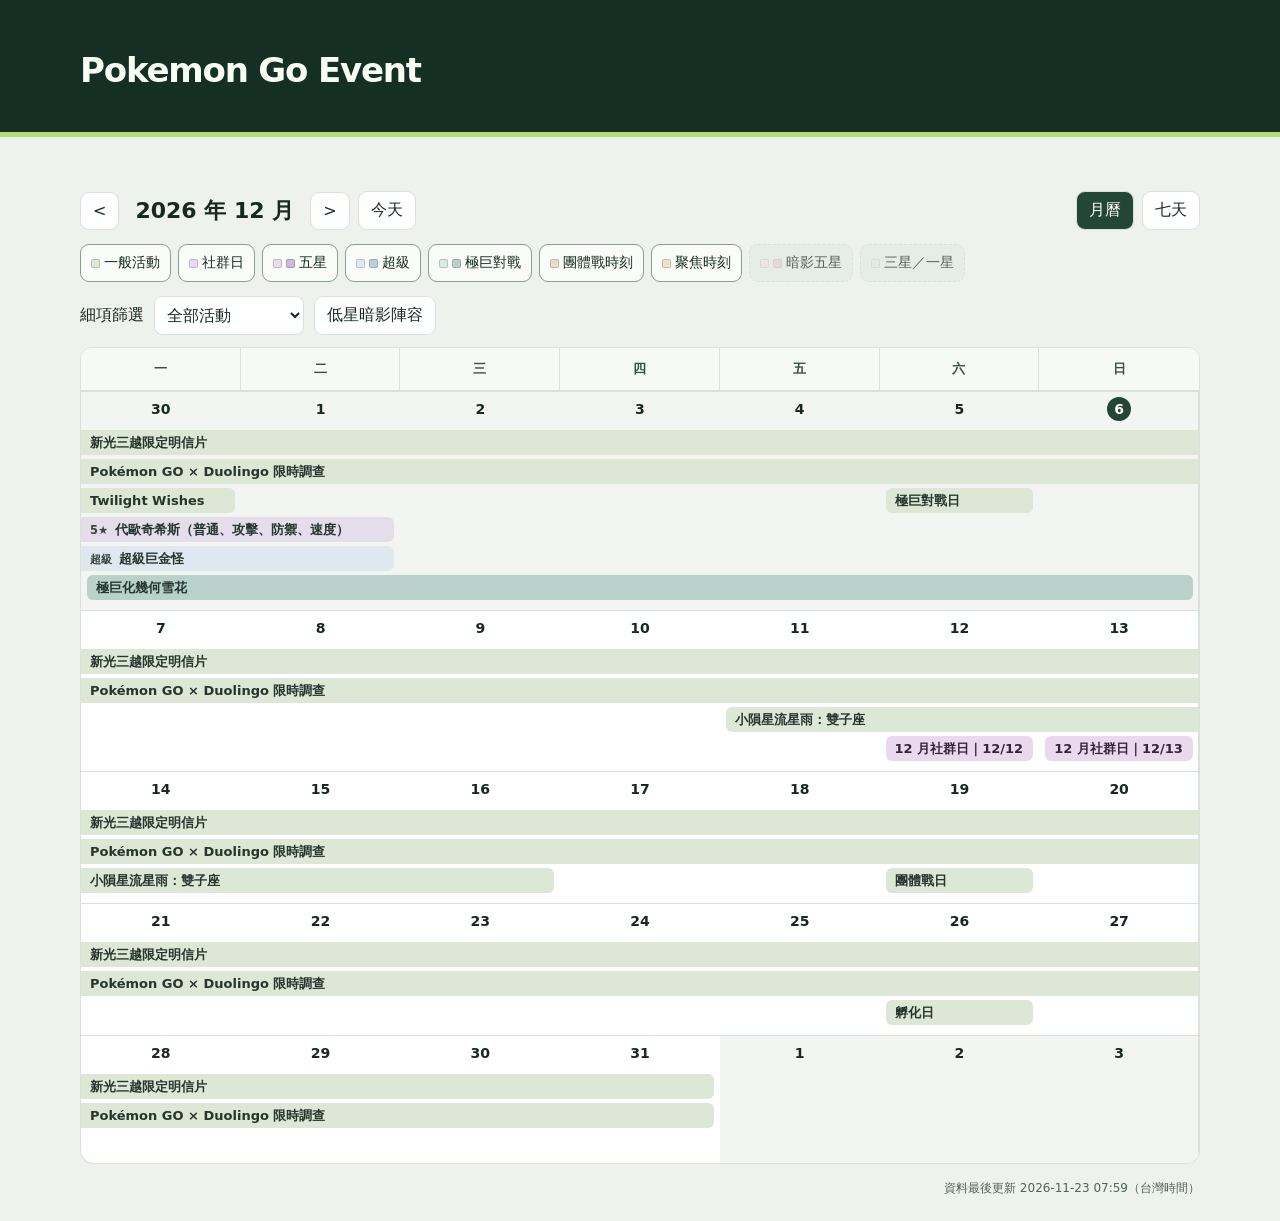
==== commit 6b5246c1: "在行事曆頁尾顯示資料更新時間" ====
--- a/index.html
+++ b/index.html
@@ -19,6 +19,7 @@
 <div class="toolbar"><div class="nav"><button id="prev" aria-label="上一期">&lt;</button><h2 id="period" aria-live="polite"></h2><button id="next" aria-label="下一期">&gt;</button><button id="today">今天</button></div><div class="nav"><button id="month">月曆</button><button id="week">七天</button></div></div>
 <div id="category-toggles" class="legend category-toggles" role="group" aria-label="顯示或隱藏活動分類"><button type="button" data-group="general" aria-pressed="true" aria-controls="calendar"><span class="general" aria-hidden="true"></span>一般活動</button><button type="button" data-group="communityDay" aria-pressed="true" aria-controls="calendar"><span class="community-day" aria-hidden="true"></span>社群日</button><button type="button" data-group="five" aria-pressed="true" aria-controls="calendar"><span class="five-a" aria-hidden="true"></span><span class="five-b" aria-hidden="true"></span>五星</button><button type="button" data-group="mega" aria-pressed="true" aria-controls="calendar"><span class="mega-a" aria-hidden="true"></span><span class="mega-b" aria-hidden="true"></span>超級</button><button type="button" data-group="max" aria-pressed="true" aria-controls="calendar"><span class="max-a" aria-hidden="true"></span><span class="max-b" aria-hidden="true"></span>極巨對戰</button><button type="button" data-group="raidHour" aria-pressed="true" aria-controls="calendar"><span class="raid-hour" aria-hidden="true"></span>團體戰時刻</button><button type="button" data-group="spotlight" aria-pressed="true" aria-controls="calendar"><span class="spotlight" aria-hidden="true"></span>聚焦時刻</button><button type="button" data-group="s5" aria-pressed="false" aria-controls="calendar"><span class="shadow-a" aria-hidden="true"></span><span class="shadow-b" aria-hidden="true"></span>暗影五星</button><button type="button" data-group="low" aria-pressed="false" aria-controls="calendar"><span class="low" aria-hidden="true"></span>三星／一星</button></div><div class="tools"><label for="filter">細項篩選</label><select id="filter"><option value="">全部活動</option></select><button id="shadow">低星暗影陣容</button></div></div><div id="weekday-header" class="weekday-header"><div class="week-head"><div class="weekday">一</div><div class="weekday">二</div><div class="weekday">三</div><div class="weekday">四</div><div class="weekday">五</div><div class="weekday">六</div><div class="weekday">日</div></div></div></section>
 <div id="calendar" class="calendar-scroll"></div>
+<footer class="calendar-updated" hidden>資料最後更新 <time id="data-updated"></time>（台灣時間）</footer>
 </main>
 <dialog id="detail"><form method="dialog"><button>關閉</button></form><div id="body"></div></dialog>
 <script src="./calendar.js"></script>
--- a/calendar.css
+++ b/calendar.css
@@ -6,6 +6,7 @@
 header p{font-size:14px;letter-spacing:.13em;color:#cce8ab}
 h1{font-size:34px;letter-spacing:-.035em}
 main{padding-top:28px}
+.calendar-updated{margin-top:12px;color:var(--muted);font-size:12px;text-align:end}
 .toolbar{margin:18px 0 14px;gap:16px}
 button{border-radius:9px;min-height:38px}
 button[aria-pressed=true]{background:#244639}
